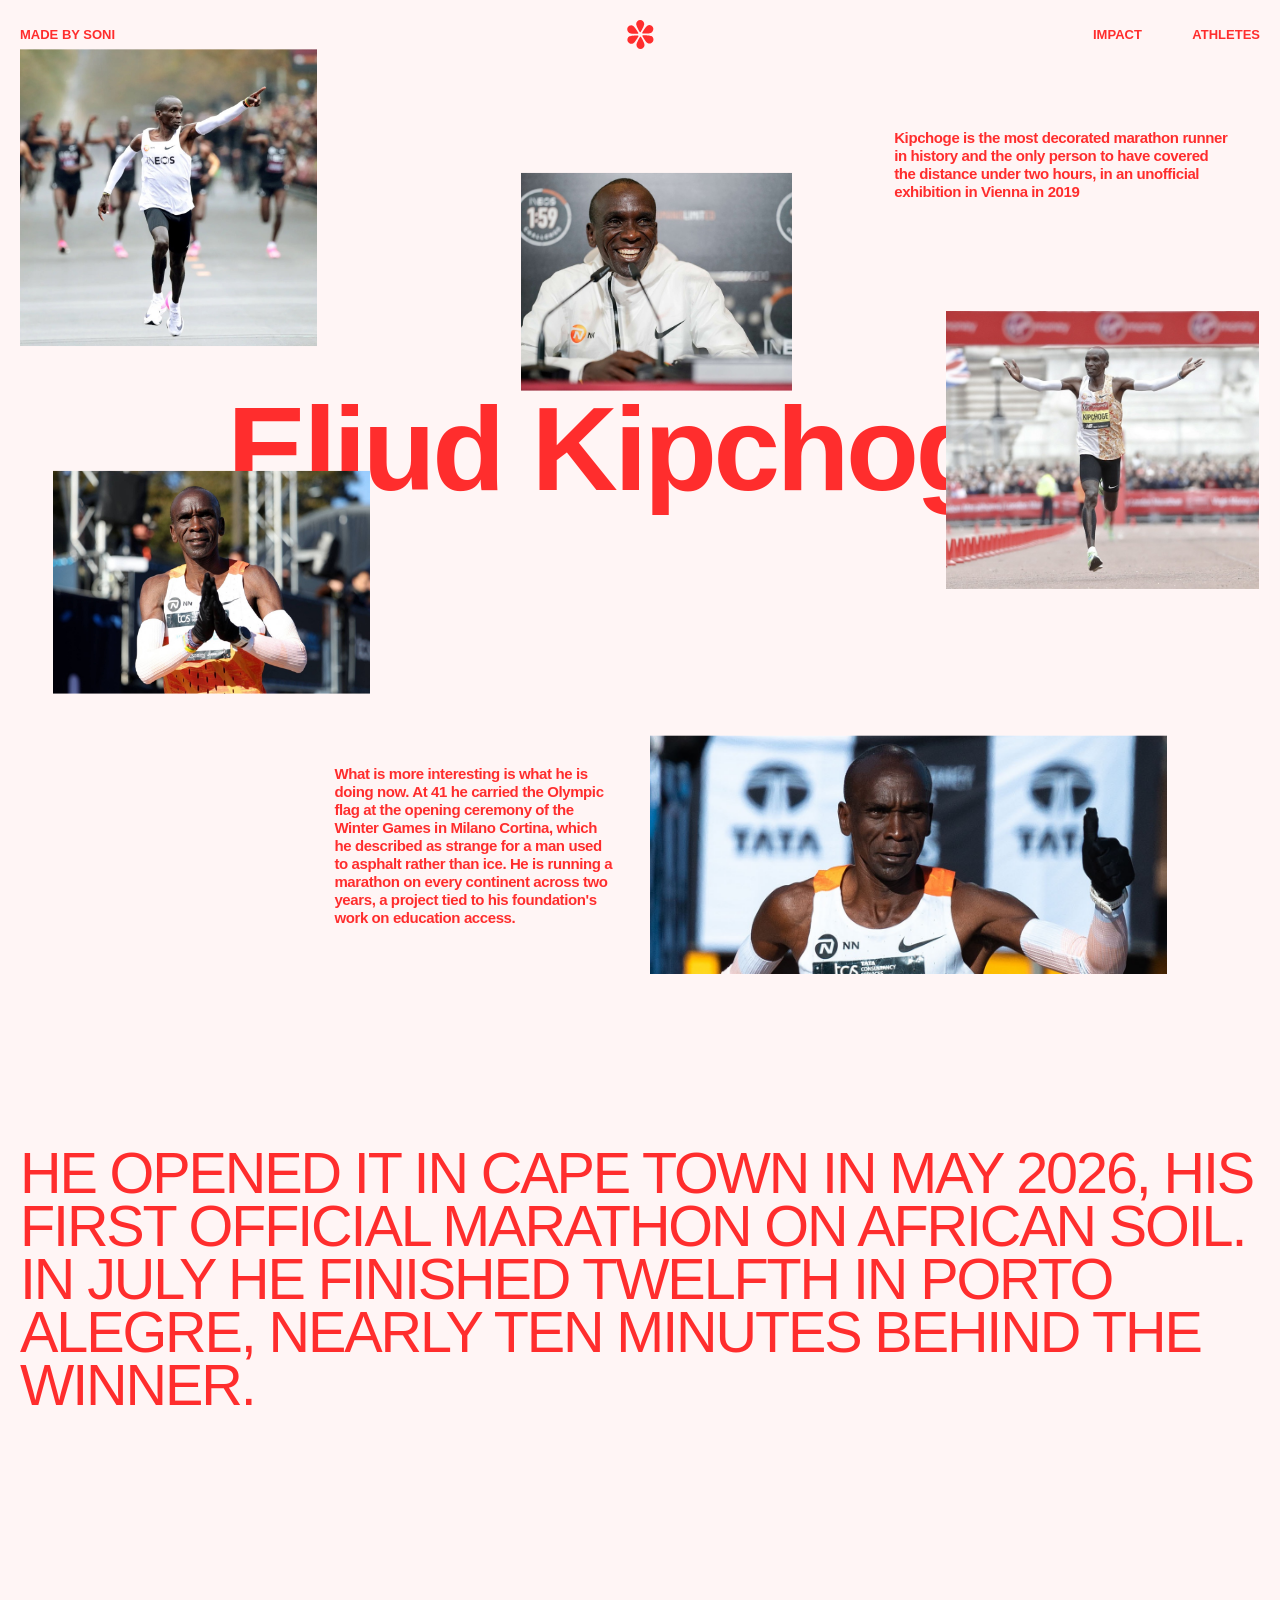
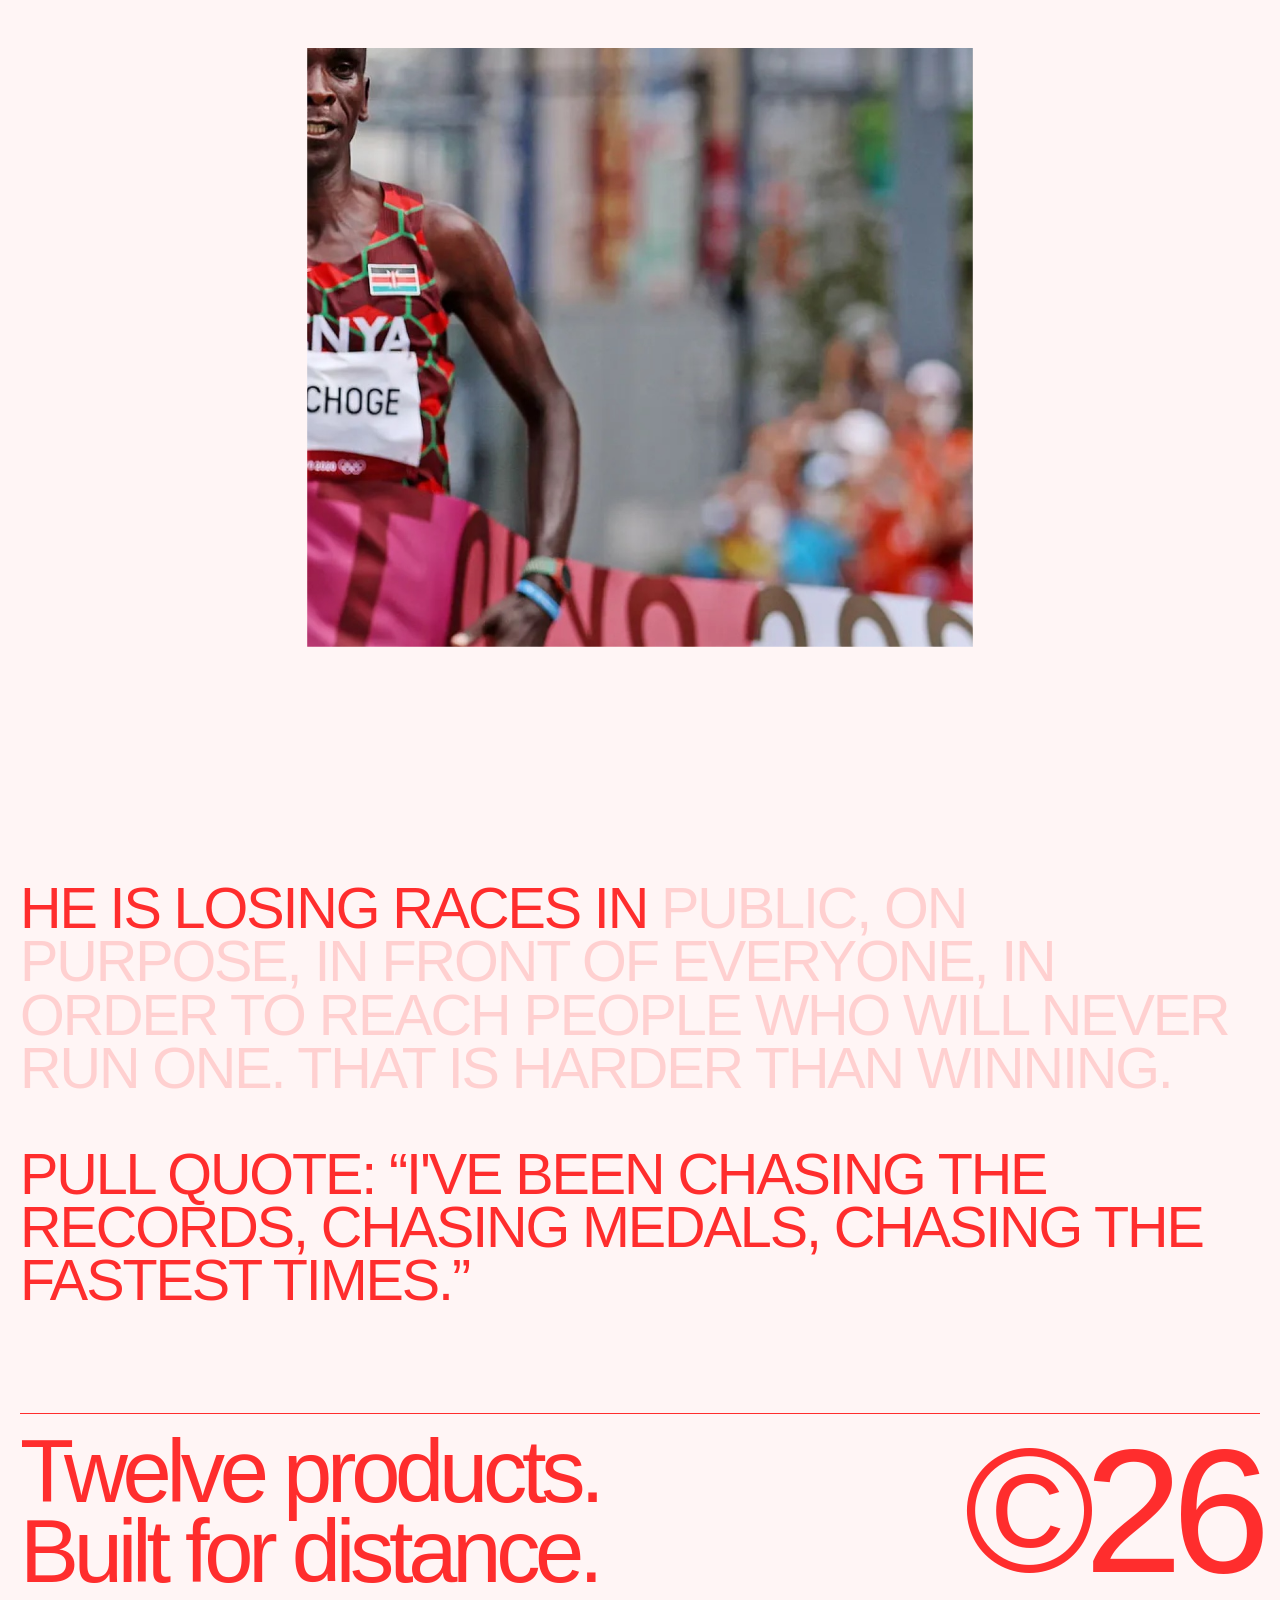
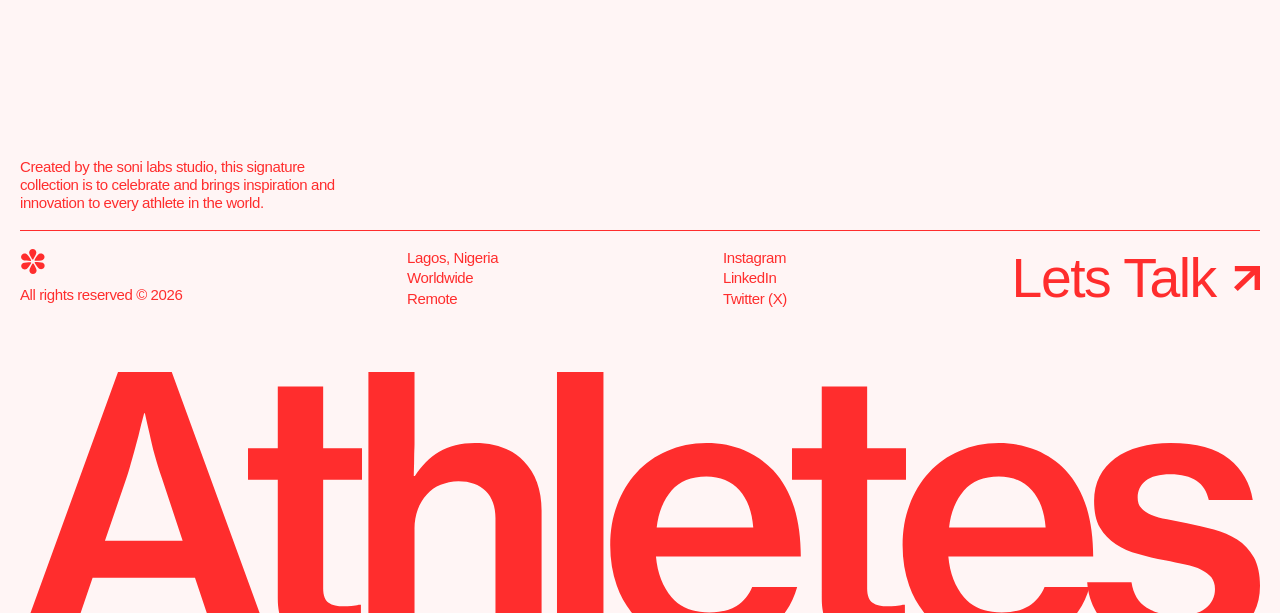
==== athlete.html @ b8cdc512 "fix: the transition sheet never actually entered the screen Parking it below the fold with transform" ====
<!DOCTYPE html>
<html lang="en">
<head>
<meta charset="utf-8">
<meta name="viewport" content="width=device-width, initial-scale=1">
<title>Eliud Kipchoge — SONIFIT</title>
<meta name="description" content="Kipchoge is the most decorated marathon runner in history and the only person to have covered the distance under two hours.">
<meta name="theme-color" content="#fff5f5">
<link rel="icon" href="assets/svg/logo-mark.svg" type="image/svg+xml">
<link rel="stylesheet" href="styles.css?v=37">
<script>
  /* Set before first paint so the hero never flashes its finished state. */
  if (!window.matchMedia('(prefers-reduced-motion: reduce)').matches) {
    document.documentElement.classList.add('js-anim');
  }
  /* Always open at the top. The browser otherwise restores the previous scroll
     position on reload, which lands you mid-page and makes ScrollTrigger
     measure its start/end against a scrolled document. */
  if ('scrollRestoration' in history) history.scrollRestoration = 'manual';

  /* Arriving through a page transition: the previous page left the red sheet
     covering the screen, so this one has to open already covered or the new
     page flashes before the sheet wipes off it. Set before first paint, and
     read once by script.js, which plays the wipe and clears it. The flag lives
     in sessionStorage rather than the URL so a shared or bookmarked link never
     opens behind a red screen. */
  try {
    if (sessionStorage.getItem('sonifit:transition') === '1') {
      document.documentElement.classList.add('is-arriving');
      window.setTimeout(function () {
        document.documentElement.classList.remove('is-arriving');
        try { sessionStorage.removeItem('sonifit:transition'); } catch (e) {}
      }, 4000);
    }
  } catch (e) { /* private mode: no transition, just the page */ }
</script>
</head>
<body class="page-athlete">

<div class="transition" id="transition" aria-hidden="true">
  <div class="transition__mark">
    <svg class="tw" viewBox="0 0 1400 265" xmlns="http://www.w3.org/2000/svg">
      <g class="tw__letter" data-letter="S"><path d="M112.861 265C95.7607 265 80.3706 263.062 66.6905 259.187C53.0104 255.312 41.2683 249.727 31.4642 242.432C21.6602 235.138 14.0221 226.133 8.55006 215.419C3.30602 204.477 0.456003 192.168 0 178.49H58.8244C60.4204 192.396 65.6645 202.54 74.5565 208.923C83.6766 215.305 96.4447 218.497 112.861 218.497C118.561 218.497 124.033 217.927 129.277 216.787C134.521 215.647 139.195 213.938 143.299 211.658C147.403 209.151 150.595 206.073 152.875 202.426C155.383 198.551 156.637 193.991 156.637 188.748C156.637 183.277 155.269 178.718 152.533 175.071C150.025 171.424 146.263 168.346 141.247 165.839C136.231 163.331 130.075 161.166 122.779 159.342C115.483 157.29 107.275 155.239 98.1547 153.187C85.8426 150.452 74.2145 147.374 63.2704 143.955C52.3264 140.535 42.7503 136.09 34.5422 130.619C26.3342 124.92 19.8361 117.854 15.0481 109.419C10.4881 100.757 8.20806 89.815 8.20806 76.5935C8.20806 63.372 10.7161 51.9742 15.7321 42.4C20.7481 32.8258 27.7022 24.9613 36.5943 18.8065C45.4863 12.4237 55.9744 7.75054 68.0585 4.7871C80.1426 1.5957 93.2526 0 107.389 0C121.297 0 134.179 1.5957 146.035 4.7871C157.891 7.97849 168.151 12.7656 176.815 19.1484C185.479 25.5312 192.433 33.5097 197.677 43.0839C202.921 52.4301 205.999 63.372 206.911 75.9097H149.797C148.201 65.8796 143.641 58.129 136.117 52.6581C128.593 47.1871 118.447 44.4516 105.679 44.4516C93.5947 44.4516 83.9046 46.8452 76.6085 51.6323C69.3125 56.4194 65.6645 62.8022 65.6645 70.7807C65.6645 75.7957 67.0325 79.8989 69.7685 83.0903C72.5045 86.2817 76.4945 89.1312 81.7386 91.6387C86.9826 93.9183 93.3666 95.9699 100.891 97.7936C108.643 99.6172 117.535 101.669 127.567 103.948C138.967 106.456 149.911 109.533 160.399 113.181C171.115 116.6 180.463 121.273 188.443 127.2C196.651 133.127 203.149 140.535 207.937 149.426C212.953 158.316 215.461 169.486 215.461 182.935C215.461 196.157 212.839 207.897 207.595 218.155C202.351 228.185 195.055 236.733 185.707 243.8C176.587 250.639 165.757 255.882 153.217 259.529C140.905 263.176 127.453 265 112.861 265Z"/></g>
      <g class="tw__letter" data-letter="O"><path d="M364.379 265C344.999 265 327.557 261.695 312.053 255.084C296.549 248.473 283.325 239.241 272.381 227.387C261.437 215.533 253.001 201.514 247.073 185.329C241.373 169.144 238.523 151.591 238.523 132.671C238.523 113.523 241.373 95.8559 247.073 79.671C253.001 63.486 261.437 49.5806 272.381 37.9548C283.325 26.1011 296.549 16.8688 312.053 10.2581C327.557 3.41935 344.999 0 364.379 0C383.532 0 400.86 3.41935 416.364 10.2581C431.868 16.8688 445.092 26.1011 456.036 37.9548C466.98 49.5806 475.302 63.486 481.002 79.671C486.93 95.8559 489.894 113.523 489.894 132.671C489.894 151.591 486.93 169.144 481.002 185.329C475.302 201.514 466.98 215.533 456.036 227.387C445.092 239.241 431.868 248.473 416.364 255.084C400.86 261.695 383.532 265 364.379 265ZM364.721 217.129C375.666 217.129 385.242 214.963 393.45 210.632C401.658 206.301 408.498 200.374 413.97 192.852C419.442 185.329 423.546 176.439 426.282 166.181C429.018 155.923 430.386 144.753 430.386 132.671C430.386 120.589 429.018 109.419 426.282 99.1613C423.546 88.6753 419.442 79.557 413.97 71.8064C408.498 64.0559 401.658 58.0151 393.45 53.6839C385.242 49.3527 375.666 47.1871 364.721 47.1871C353.777 47.1871 344.087 49.3527 335.651 53.6839C327.443 58.0151 320.489 64.0559 314.789 71.8064C309.317 79.557 305.099 88.6753 302.135 99.1613C299.399 109.419 298.031 120.589 298.031 132.671C298.031 144.753 299.399 155.923 302.135 166.181C305.099 176.439 309.317 185.329 314.789 192.852C320.489 200.374 327.443 206.301 335.651 210.632C344.087 214.963 353.777 217.129 364.721 217.129Z"/></g>
      <g class="tw__letter" data-letter="N"><path d="M522.326 4.44517H581.834L648.867 114.89C652.743 121.501 656.619 128.682 660.495 136.432C664.599 143.955 668.361 151.135 671.781 157.974L683.751 181.91H684.435C683.751 173.247 683.181 164.471 682.725 155.581C682.269 148.058 681.927 139.966 681.699 131.303C681.471 122.641 681.357 114.662 681.357 107.368V4.44517H737.103V258.845H677.253L610.904 149.768C607.028 143.385 603.038 136.204 598.934 128.226C594.83 120.247 591.068 112.839 587.648 106C583.544 98.0215 579.554 89.929 575.678 81.7226H574.994C575.45 90.6129 575.906 99.5032 576.362 108.394C576.818 115.916 577.16 124.009 577.388 132.671C577.844 141.333 578.072 149.312 578.072 156.606V258.845H522.326V4.44517Z"/></g>
      <g class="tw__letter" data-letter="I"><path d="M779.829 4.44517H838.312V258.845H779.829V4.44517Z"/></g>
      <g class="tw__letter" data-letter="F"><path d="M881.695 4.44517H1068.43V54.0258H939.836V109.419H1047.22V156.948H939.836V258.845H881.695V4.44517Z"/></g>
      <g class="tw__letter" data-letter="I"><path d="M1100.46 4.44517H1158.94V258.845H1100.46V4.44517Z"/></g>
      <g class="tw__letter" data-letter="T"><path d="M1190.01 4.44517H1400V54.0258H1324.08V258.845H1265.59V54.0258H1190.01V4.44517Z"/></g>
    </svg>
  </div>
</div>

<a class="skip-link" href="#story">Skip to the story</a>

<div class="nav-bar" id="nav-bar">
  <div class="shell">
  <nav class="nav nav--light" data-node-id="47:531" aria-label="Primary">
    <a class="nav__brand" href="index.html" data-anim>MADE BY SONI</a>
    <a class="nav__mark" href="index.html" aria-label="SONIFIT home" data-anim>
      <img src="assets/svg/logo-mark.svg" alt="">
    </a>
    <ul class="nav__links">
      <li data-anim><a href="index.html#cta">IMPACT</a></li>
      <li data-anim><a href="index.html#athletes">ATHLETES</a></li>
    </ul>
  </nav>
  </div>
</div>

<main>

  <!-- ============================ HERO COLLAGE ============================ -->
  <section class="ath-hero" aria-labelledby="ath-title">
    <div class="shell">
      <div class="scatter scatter--athlete" data-node-id="47:518">

        <h1 class="ath__title" id="ath-title" data-anim data-node-id="42:363">Eliud Kipchoge</h1>

        <div class="ath__collage">
          <figure class="ath__img" style="--l:0;--t:0;--w:335;--h:335" data-node-id="47:523">
            <img src="assets/athlete-page/olympic-flag.jpg" alt="Kipchoge carrying the Olympic flag" loading="eager">
          </figure>

          <figure class="ath__img" style="--l:566;--t:58;--w:306;--h:246" data-node-id="47:548">
            <img src="assets/athlete-page/portrait.jpg" alt="Kipchoge at a press conference" loading="eager">
          </figure>

          <figure class="ath__img" style="--l:37;--t:461;--w:358;--h:251" data-node-id="47:545">
            <img src="assets/athlete-page/running.jpg" alt="Kipchoge mid-race" loading="lazy">
          </figure>

          <figure class="ath__img" style="--l:711;--t:677;--w:584;--h:298" data-node-id="47:551">
            <img src="assets/athlete-page/feature.jpg" alt="Kipchoge acknowledging the crowd" loading="lazy">
          </figure>

          <figure class="ath__img" style="--l:1045;--t:288;--w:354;--h:314" data-node-id="47:529">
            <img src="assets/athlete-page/race-podium.jpg" alt="Kipchoge finishing the London Marathon" loading="lazy">
          </figure>
        </div>

        <p class="ath__lede" data-anim data-node-id="42:370">Kipchoge is the most decorated marathon runner in history and the only person to have covered the distance under two hours, in an unofficial exhibition in Vienna in 2019</p>

        <p class="ath__note" data-anim data-node-id="42:376">What is more interesting is what he is doing now. At 41 he carried the Olympic flag at the opening ceremony of the Winter Games in Milano Cortina, which he described as strange for a man used to asphalt rather than ice. He is running a marathon on every continent across two years, a project tied to his foundation's work on education access.</p>

        <!-- Same words again, stroke only. It sits above the photography, so the
             tail of the name reads as an outline wherever an image covers it. -->
        <span class="ath__title ath__title--outline" aria-hidden="true" data-node-id="42:502">Eliud Kipchoge</span>

      </div>
    </div>
  </section>

  <!-- ============================ STATEMENT 1 ============================ -->
  <section class="ath-statement ath-statement--first" id="story">
    <div class="shell">
      <p class="statement" data-node-id="42:507">He opened it in Cape Town in May 2026, his first official marathon on African soil. In July he finished twelfth in Porto Alegre, nearly ten minutes behind the winner.</p>
    </div>
  </section>

  <!-- ============================ FULL BLEED ============================ -->
  <figure class="ath-plate" data-node-id="47:527">
    <img src="assets/athlete-page/race-finish.jpg" alt="Kipchoge breaking the tape at the Tokyo 2020 Olympic marathon" loading="lazy">
  </figure>

  <!-- ============================ STATEMENT 2 ============================ -->
  <section class="ath-statement">
    <div class="shell">
      <p class="statement" data-node-id="42:292">He is losing races in public, on purpose, in front of everyone, in order to reach people who will never run one. That is harder than winning.</p>
      <blockquote class="statement ath-statement__quote">Pull quote: &ldquo;I've been chasing the records, chasing medals, chasing the fastest times.&rdquo;</blockquote>
    </div>
  </section>

</main>

<!-- ============================ FOOTER ============================ -->
<footer class="footer" data-node-id="48:898">
  <div class="shell">
    <hr class="rule" data-node-id="48:900">

    <div class="footer__top">
      <p class="footer__claim" data-node-id="48:902">Twelve products. Built for distance.</p>
      <p class="footer__year" data-node-id="48:903">&copy;26</p>
    </div>

    <p class="footer__detail body" data-node-id="48:904">Created by the soni labs studio, this signature collection is to celebrate and brings inspiration and innovation to every athlete in the world.</p>

    <hr class="rule rule--thin" data-node-id="48:901">

    <div class="footer__info" data-node-id="48:905">
      <div class="footer__col footer__col--brand" data-node-id="48:906">
        <img class="footer__mark" src="assets/svg/logo-mark-footer.svg" alt="">
        <p class="body">All rights reserved &copy; 2026</p>
      </div>

      <address class="footer__col body" data-node-id="48:910">
        <span>Lagos, Nigeria</span>
        <span>Worldwide</span>
        <span>Remote</span>
      </address>

      <ul class="footer__col body footer__social" data-node-id="48:914">
        <li><a href="index.html#top">Instagram</a></li>
        <li><a href="index.html#top">LinkedIn</a></li>
        <li><a href="index.html#top">Twitter (X)</a></li>
      </ul>

      <a class="footer__talk" href="index.html#top" data-node-id="48:918">
        <span>Lets Talk</span>
        <img src="assets/svg/arrow.svg" alt="">
      </a>
    </div>

    <div class="footer__wordmark" data-node-id="48:899" aria-hidden="true">
      <img src="assets/svg/athletes-wordmark.svg" alt="">
    </div>
  </div>
</footer>

<script src="assets/js/gsap.min.js"></script>
<script src="assets/js/SplitText.min.js"></script>
<script src="assets/js/ScrollTrigger.min.js"></script>
<script src="assets/js/lenis.min.js"></script>
<script src="script.js?v=37"></script>
</body>
</html>
---- styles.css ----
/* ==========================================================================
   SONIFIT — Editorial landing page
   Implemented from Figma: Free-class / Home Page (48:1092)

   Scaling model
   -------------
   The Figma frame is 1440 wide with a 1400 content column and 20px gutters.
   `--u` is one "Figma pixel": the content column divided by 1400. It is NOT
   capped, so the layout is full-bleed — every Figma dimension written as
   `calc(<figma value> * var(--u))` grows and shrinks with the viewport, and
   the composition stays in exact Figma proportion at any width.

   Two classes of type behave differently:
     * display type (wordmark, statement, section titles) scales with `--u`,
       so it always spans its full column;
     * body copy, labels and product text are FIXED px — they reflow but
       never change size.
   Tracking is in `em` and line-heights are unitless, so both classes keep
   their Figma letterspacing at any scale.
   ========================================================================== */

/* ------------------------------ tokens ---------------------------------- */

:root {
  color-scheme: light;

  /* colour */
  --red: #ff2d2d;
  --bg: #fff5f5;      /* page ground */
  --white: #ffffff;
  --ink: #060605;     /* the dark ground behind hero video and CTA photo */

  /* layout */
  --frame: 1440;
  --content: 1400;
  --gutter: 20px;
  --col: 335;   /* 4 columns of 335 + 3 gaps of 20 = 1400 */
  --col-gap: 20;

  /* scrollbar width, measured in script.js so --u matches the real
     content box rather than the viewport including the scrollbar */
  --sbw: 0px;

  /* the scaling unit — uncapped, so the layout is full-bleed at any width */
  --u: calc((100vw - var(--sbw) - (2 * var(--gutter))) / 1400);

  /* body copy, labels and product text: fixed, never scale */
  --fs-label: 13px;
  --fs-body: 15px;
  --fs-product: 20px;

  --lh-label: 1.3846;   /* 18/13  */
  --lh-body: 1.2;       /* 18/15  */
  --lh-product: 1.125;  /* 22.5/20 */

  --track-tight: -0.0267em;  /* -0.4 @ 15 */
  --track-display: -0.06em;

  --font: "Neue Haas Grotesk Text Pro", "Neue Haas Grotesk Display Pro",
          "Helvetica Neue", Helvetica, Inter, Arial, sans-serif;

  --w-roman: 400;
  --w-medium: 500;
  --w-bold: 700;

  --ease: cubic-bezier(0.22, 0.61, 0.36, 1);
}

/* ------------------------------ reset ----------------------------------- */

*,
*::before,
*::after { box-sizing: border-box; }

html { -webkit-text-size-adjust: 100%; }

/* Native smooth scrolling is the anchor behaviour only when Lenis is not
   running. Lenis adds `.lenis` to <html> and drives its own scrollTo, and the
   two fight each other: the browser animates the position while Lenis is also
   animating it, and anchor jumps stutter or land short. */
html:not(.lenis) { scroll-behavior: smooth; }

/* Lenis' own stylesheet, inlined rather than a second request. */
html.lenis,
html.lenis body { height: auto; }

.lenis:not(.lenis-autoToggle).lenis-stopped { overflow: clip; }

.lenis [data-lenis-prevent],
.lenis [data-lenis-prevent-wheel],
.lenis [data-lenis-prevent-touch],
.lenis [data-lenis-prevent-vertical],
.lenis [data-lenis-prevent-horizontal] { overscroll-behavior: contain; }

.lenis.lenis-smooth iframe { pointer-events: none; }

.lenis.lenis-autoToggle {
  transition-property: overflow;
  transition-duration: 1ms;
  transition-behavior: allow-discrete;
}

body {
  margin: 0;
  background: var(--bg);
  color: var(--red);
  font-family: var(--font);
  font-weight: var(--w-medium);
  font-size: var(--fs-body);
  line-height: var(--lh-body);
  letter-spacing: var(--track-tight);
  -webkit-font-smoothing: antialiased;
  overflow-x: hidden;
}

h1, h2, h3, p, figure, ul, address {
  margin: 0;
  padding: 0;
  font-style: normal;
}

/* the browser default selection is a blue that has no business here */
::selection {
  background: var(--red);
  color: var(--bg);
}

ul { list-style: none; }

img, video { display: block; max-width: 100%; }

/* The Figma exports carry preserveAspectRatio="none", so they have no
   reliable intrinsic ratio — every SVG gets its ratio declared in CSS. */
.footer__wordmark img { aspect-ratio: 1387.1 / 309.054; height: auto; }
.footer__talk img { aspect-ratio: 33.5822 / 32.7156; }
.nav__mark img,
.footer__mark { aspect-ratio: 1; }

a { color: inherit; text-decoration: none; }

hr { border: 0; margin: 0; color: inherit; }   /* UA sets hr colour to gray */

:focus-visible {
  outline: 2px solid currentColor;
  outline-offset: 3px;
}

.skip-link {
  position: absolute;
  left: -9999px;
  top: 0;
  z-index: 100;
  padding: 12px 18px;
  background: var(--red);
  color: var(--white);
  font-size: var(--fs-label);
  text-transform: uppercase;
}
.skip-link:focus { left: 0; }

/* ------------------------------ primitives ------------------------------ */

.shell {
  width: calc(100% - (2 * var(--gutter)));
  margin-inline: auto;
}

/* the 4 x 335 editorial column grid */
.grid-4 {
  display: grid;
  grid-template-columns: repeat(4, 1fr);
  gap: calc(var(--col-gap) * var(--u));
}

.label {
  font-size: var(--fs-label);
  line-height: var(--lh-label);
  letter-spacing: 0;
  text-transform: uppercase;
}

.body {
  font-size: var(--fs-body);
  line-height: var(--lh-body);
  letter-spacing: var(--track-tight);
}

.rule {
  height: 0;
  border-top: max(1px, calc(2 * var(--u))) solid currentColor;
}

.rule--thin { border-top-width: 1px; }

.scatter { position: relative; width: 100%; }

.scatter > [style*="--l"] {
  position: absolute;
  left: calc(var(--l) * var(--u));
  top: calc(var(--t) * var(--u));
  width: calc(var(--w) * var(--u));
}

/* ============================== LOADER ================================== */

/* Shown only while `.is-loading` is on the root, which an inline script in
   <head> sets before first paint and script.js clears. If the scripts never
   run, the class is never added and the loader is simply not there — the page
   can never be left stuck behind it. */
.loader {
  position: fixed;
  inset: 0;
  z-index: 200;
  display: none;
  background: var(--bg);
  color: var(--red);
  align-items: center;
  justify-content: center;
  gap: calc(60 * var(--u));
  padding: var(--gutter);
  overflow: hidden;
}

.is-loading .loader { display: flex; }

/* lock the page behind it */
.is-loading,
.is-loading body { overflow: hidden; }

/* A square box, the same size whichever image is showing. It starts small and
   low and travels to the middle of the screen, growing as it arrives. */
.loader__box {
  position: relative;
  flex: 0 0 auto;
  width: min(38vh, 42vw, 340px);
  aspect-ratio: 1;
  overflow: hidden;
  background: rgba(255, 45, 45, 0.06);
}

.loader__box img {
  position: absolute;
  inset: 0;
  width: 100%;
  height: 100%;
  object-fit: cover;
  opacity: 0;
}

.loader__box img.is-on { opacity: 1; }

.loader__side {
  flex: 0 0 auto;
  width: calc(200 * var(--u));
  min-width: 120px;
  font-size: var(--fs-label);
  line-height: var(--lh-label);
  letter-spacing: 0;
  text-transform: uppercase;
}

.loader__side--right { text-align: right; }

.loader__count {
  position: absolute;
  left: var(--gutter);
  bottom: calc(var(--gutter) - 0.18em);
  font-weight: var(--w-bold);
  font-size: max(64px, calc(200 * var(--u)));
  line-height: 0.9;
  letter-spacing: var(--track-display);
}

.loader__count::after { content: ""; }

@media (max-width: 700px) {
  .loader {
    flex-direction: column;
    justify-content: center;
    gap: 24px;
  }

  .loader__side {
    width: min(100%, 320px);
    text-align: center;
  }

  .loader__side--right { text-align: center; }

  .loader__box { width: min(52vw, 300px); }

  .loader__count { font-size: clamp(56px, 22vw, 140px); }
}

/* ============================== HERO ==================================== */

/* Always exactly the viewport, never the Figma height.

   The frame height in Figma is 1044, but `--u` is derived from the viewport
   *width*, so `1044 * --u` is really 0.746 x the content width. Capping the
   two against each other meant that on any window taller than it is wide the
   width-derived term won and the hero came up short — 940px inside a 1150px
   viewport, a 210px band of the next section showing under a hero that is
   supposed to be the whole screen.

   `svh` rather than `vh` or `dvh`: on a phone `vh` is the *large* viewport, so
   the bottom of the composition sits behind the browser chrome on load, and
   `dvh` re-runs the layout every time that chrome slides away. `svh` is the
   one that is stable and always visible. On desktop all three are identical. */
.hero {
  position: relative;
  min-height: 100svh;
  overflow: hidden;
  background: var(--ink);
  color: var(--red);
}

.hero__video,
.hero__scrim {
  position: absolute;
  inset: 0;
  width: 100%;
  height: 100%;
}

.hero__video { object-fit: cover; }

.hero__scrim {
  background: linear-gradient(180deg, rgba(6, 6, 5, 0.45) 0%, rgba(6, 6, 5, 0) 28%);
  pointer-events: none;
}

.hero__inner {
  position: relative;
  z-index: 1;
  min-height: 100svh;
  width: calc(100% - (2 * var(--gutter)));
  margin-inline: auto;
  /* 23, not the home frame's 28, so the nav sits at the same height as the
     athlete page header */
  padding-block: calc(23 * var(--u)) calc(16 * var(--u));
  display: flex;
  flex-direction: column;
  /* the nav is fixed now, so only the foot is in here and it anchors bottom */
  justify-content: flex-end;
  gap: calc(40 * var(--u));
}

/* --- nav --- */

/* Lifted out of the hero and fixed, so it rides along the whole page. The bar
   itself ignores the pointer; only the nav row inside it takes clicks, so it
   never blocks the content behind. */
.nav-bar {
  position: fixed;
  top: 0;
  left: 0;
  width: 100%;
  z-index: 50;
  padding-top: calc(23 * var(--u));
  pointer-events: none;
  color: var(--red);
  transition: color 0.45s var(--ease);
}

.nav-bar .nav { pointer-events: auto; }

/* The bar is red at every scroll position — no blend mode, no second colour
   on the element. Where it crosses a red block, this white copy is stacked
   exactly on top and clipped to that block, so only the overlapping pixels
   read white while the rest of the row stays red. */
.nav-bar .shell { position: relative; }

.nav--over-red {
  position: absolute;
  inset: 0;
  color: var(--white);
  pointer-events: none;
  clip-path: url(#nav-red-clip);
}

/* the clip source is geometry only, never painted */
.nav-clip {
  position: absolute;
  width: 0;
  height: 0;
  overflow: hidden;
}

/* The centre mark drops away the moment the page moves; the links stay at
   full strength. */
.nav-bar .nav__mark { transition: opacity 0.4s var(--ease); }
.nav-bar.is-scrolled .nav__mark { opacity: 0; pointer-events: none; }

/* The row is exactly the height of the mark. It used to be `29 * --u`, which
   kept scaling after the mark was pinned to 29px — the leftover slack then
   pushed the whole nav down as the viewport grew. */
.nav {
  display: grid;
  grid-template-columns: 1fr auto 1fr;
  align-items: center;
  min-height: 29px;
}

.nav__brand {
  font-weight: var(--w-bold);
  font-size: var(--fs-label);
  line-height: var(--lh-label);
  letter-spacing: 0;
  text-transform: uppercase;
}

/* The mark is a brand asset, not layout — it holds its Figma size at every
   width rather than scaling with --u like the rest of the composition. */
.nav__mark {
  display: block;
  width: 29px;
  aspect-ratio: 1;
}
.nav__mark img { width: 100%; height: 100%; }

.nav__links {
  display: flex;
  justify-content: flex-end;
  gap: calc(57 * var(--u));
}

.nav__links a {
  font-weight: var(--w-bold);
  font-size: var(--fs-label);
  line-height: var(--lh-label);
  letter-spacing: 0;
  text-transform: uppercase;
  transition: opacity 0.25s var(--ease);
}
.nav__links a:hover { opacity: 0.6; }

/* --- hero foot --- */

.hero__foot { display: block; }

/* Fixed 335px — the Figma column width. The text is a fixed size, so the
   measure must be fixed too or the line count changes with the viewport.
   Only its column position scales. */
.hero__blurb {
  width: 335px;
  margin-left: calc((335 + 20) * var(--u));   /* column 2 */
  font-size: var(--fs-body);
  line-height: var(--lh-body);
  letter-spacing: var(--track-tight);
}

.hero__meta {
  display: grid;
  grid-template-columns: repeat(4, 1fr);
  gap: calc(var(--col-gap) * var(--u));
  margin-top: calc(10 * var(--u));
}

/* all four sit on one line; the last column holds two, pushed to its edges */
.hero__meta > * { grid-row: 1; }
.hero__meta--a { grid-column: 1; }
.hero__meta--b { grid-column: 2; }
.hero__meta--c { grid-column: 4; justify-self: start; }
.hero__meta--d { grid-column: 4; justify-self: end; }

.hero__meta--c { transition: opacity 0.25s var(--ease); }
.hero__meta--c:hover { opacity: 0.6; }

.hero .rule { margin-top: calc(10 * var(--u)); }

.hero__wordmark {
  margin-top: calc(15 * var(--u));
  line-height: 0;
  overflow: hidden;          /* letters rise out of this edge */
}

.wordmark {
  display: block;
  width: 100%;
  height: auto;
  aspect-ratio: 1400 / 265;
  fill: currentColor;
  overflow: visible;
}

/* pre-animation state — only applied when JS is running, so the page is
   never left blank if the scripts fail to load */
.js-anim .wordmark__letter { opacity: 0; }
.js-anim [data-anim] { opacity: 0; }

/* The outline copy is static while the solid copy animates in, which would
   show the two offset from each other. Hold it until the intro finishes —
   removing .js-anim reveals it, no JS involved. */
.js-anim .ath__title--outline { opacity: 0; }
.js-anim .hero .rule { transform: scaleX(0); transform-origin: 0 50%; }

/* ============================== ABOUT =================================== */

/* the 65px uppercase statement voice, shared with the athlete page */
.statement {
  font-size: max(28px, calc(65 * var(--u)));
  line-height: 0.923;              /* 60/65 */
  letter-spacing: -0.0369em;       /* -2.4 @ 65 */
  text-transform: uppercase;
}

.about {
  padding-block: calc(157 * var(--u)) calc(156 * var(--u));
}

.about__text { text-indent: calc(210 * var(--u)); }

/* ============================== ATHLETES ================================ */

.athletes { padding-block: 0; }

.scatter--athletes { height: calc(1028 * var(--u)); }

.athletes__title {
  position: absolute;
  left: calc(449 * var(--u));
  top: calc(381 * var(--u));
  margin: 0;
  font-weight: var(--w-medium);
  font-size: max(48px, calc(145 * var(--u)));
  line-height: 1;
  letter-spacing: -0.0715em;       /* -10.3604 @ 145 */
  white-space: nowrap;
}

.athlete { display: flex; }

.athlete__link {
  display: flex;
  flex-direction: column;
  gap: calc(10 * var(--u));
  width: 100%;
}

.athlete__img {
  position: relative;
  width: 100%;
  height: calc(var(--h) * var(--u));
  overflow: hidden;
  background: rgba(255, 45, 45, 0.06);
}

.athlete__img img {
  width: 100%;
  height: 100%;
  object-fit: cover;
  transition: transform 0.7s var(--ease);
}

.athlete:hover .athlete__img img { transform: scale(1.04); }

.athlete figcaption {
  font-size: var(--fs-body);
  line-height: var(--lh-body);
  letter-spacing: var(--track-tight);
  text-transform: uppercase;
}

/* ============================== CTA ===================================== */

.cta {
  position: relative;
  margin-top: calc(111 * var(--u));
  min-height: calc(804 * var(--u));
  overflow: hidden;
  background: var(--ink);
}

.cta__bg {
  position: absolute;
  inset: 0;
  width: 100%;
  height: 100%;
  object-fit: cover;
}

.cta__inner {
  position: relative;
  z-index: 1;
  width: calc(100% - (2 * var(--gutter)));
  margin-inline: auto;
  min-height: calc(804 * var(--u));
  display: grid;
  grid-template-columns: repeat(4, 1fr);
  gap: calc(var(--col-gap) * var(--u));
  align-content: start;
  padding-top: calc(377 * var(--u));
}

.cta__title {
  grid-column: 1 / 4;
  width: calc(952 * var(--u));
  font-weight: var(--w-bold);
  font-size: max(44px, calc(169.722 * var(--u)));
  line-height: 0.8013;             /* 136/169.722 */
  letter-spacing: var(--track-display);
  text-transform: uppercase;
}

/* same rule as the hero blurb: fixed type gets a fixed measure */
.cta__side {
  grid-column: 4;
  width: 335px;
  display: flex;
  flex-direction: column;
  gap: calc(32 * var(--u));
}

.cta__block {
  display: flex;
  flex-direction: column;
  gap: calc(8 * var(--u));
}

.cta__figures li { line-height: var(--lh-body); }

.btn {
  align-self: flex-start;
  background: var(--red);
  color: var(--white);
  padding: calc(10 * var(--u)) calc(10 * var(--u));
  font-size: var(--fs-body);
  line-height: var(--lh-body);
  letter-spacing: var(--track-tight);
  text-transform: uppercase;
  transition: background-color 0.25s var(--ease), color 0.25s var(--ease);
}
.btn:hover { background: var(--white); color: var(--red); }

/* ============================== COLLECTION ============================== */

.collection { margin-top: calc(122 * var(--u)); }

/* Title scales, details block does not — so the details are anchored to the
   right instead of gapped off the title, keeping the Figma composition
   (details finish 159 short of the right edge) at any width. */
.collection__head {
  display: flex;
  align-items: center;
  margin-bottom: calc(122 * var(--u));
}

.collection__title {
  flex: 0 0 auto;
  width: calc(511 * var(--u));
  font-weight: var(--w-bold);
  font-size: max(40px, calc(100 * var(--u)));
  line-height: 0.9;
  letter-spacing: var(--track-display);
}


.collection__details {
  flex: 0 0 auto;
  width: 547px;
  margin-left: auto;
  margin-right: calc(159 * var(--u));
  display: flex;
  flex-direction: column;
  gap: calc(10 * var(--u));
}

.collection__lede,
.collection__details .body {
  font-size: var(--fs-product);
  line-height: 1.1;                /* 22/20 */
  letter-spacing: var(--track-tight);
}

.collection__lede { text-transform: uppercase; }

/* the two paragraphs run on as continuous lines in the design */
.collection__details .body p + p { margin-top: 0; }

.scatter--products { height: calc(2694 * var(--u)); }

.product {
  display: flex;
  flex-direction: column;
  gap: calc(12 * var(--u));
}

.product__media {
  position: relative;
  display: block;
  width: 100%;
  height: calc(var(--h) * var(--u));
  overflow: hidden;
  background: rgba(255, 45, 45, 0.06);
}

/* The photographs are pre-cut to the frame ratio by tools/crop-products.sh, so
   `cover` never actually has anything to crop — it is here for the odd
   sub-pixel of rounding. */
.product__img {
  position: absolute;
  inset: 0;
  width: 100%;
  height: 100%;
  object-fit: cover;
  transition: opacity 0.4s var(--ease);
}

.product__img--hover { opacity: 0; }

.product:hover .product__img--hover,
.product__media:focus-visible .product__img--hover { opacity: 1; }

/* --- the WebGL crossing -------------------------------------------------
   assets/js/slitscan.js sets [data-fx-mode="gl"] on the grid only once a live
   context exists and its program has linked. Until then — and forever, for
   touch, reduced-motion and no-WebGL visitors — the rules above are the whole
   interaction and the second photograph still arrives.

   Under gl the shader owns the crossing, so hover stops revealing the second
   <img>. Keyboard focus is left alone: there is no pointer to drive the
   effect, so :focus-visible keeps the plain crossfade. */

.product__fx {
  position: absolute;
  inset: 0;
  z-index: 1;
  display: block;
  width: 100%;
  height: 100%;
  pointer-events: none;
}

[data-fx-mode="gl"] .product:hover .product__img--hover { opacity: 0; }

[data-fx-mode="gl"] .product__media:focus-visible .product__img--hover { opacity: 1; }

.product__info {
  display: flex;
  flex-direction: column;
  gap: calc(12 * var(--u));
}

.product__row {
  display: flex;
  align-items: center;
  justify-content: space-between;
  font-size: var(--fs-product);
  line-height: var(--lh-product);
  letter-spacing: var(--track-tight);
}

.product__row--stats { font-weight: var(--w-roman); }

.product__price { text-align: right; }

/* ============================== FOOTER ================================== */

.footer {
  margin-top: calc(122 * var(--u));
  overflow: hidden;
}

.footer__top {
  display: flex;
  align-items: flex-start;
  justify-content: space-between;
  gap: calc(40 * var(--u));
  margin-top: calc(21 * var(--u));
}

.footer__claim {
  width: calc(725 * var(--u));
  font-size: max(40px, calc(100 * var(--u)));
  line-height: 0.9;
  letter-spacing: var(--track-display);
}

.footer__year {
  font-size: max(64px, calc(200 * var(--u)));
  line-height: 0.9;
  letter-spacing: var(--track-display);
  white-space: nowrap;
}

.footer__detail {
  width: 335px;
  margin-top: calc(188 * var(--u));
}

.footer .rule--thin { margin-top: calc(20 * var(--u)); }

/* The Figma gaps between these four are equal and the last one is flush right,
   so space-between reproduces the row at any width even though the columns
   themselves are fixed-size text. */
.footer__info {
  display: flex;
  justify-content: space-between;
  gap: calc(40 * var(--u));
  margin-top: calc(20 * var(--u));
}

.footer__col {
  display: flex;
  flex-direction: column;
  gap: calc(3 * var(--u));
  font-style: normal;
}

.footer__col--brand { gap: calc(13 * var(--u)); }

.footer__mark {
  width: calc(29 * var(--u));
  min-width: 22px;
  aspect-ratio: 1;
}

.footer__social a { transition: opacity 0.25s var(--ease); }
.footer__social a:hover { opacity: 0.6; }

.footer__talk {
  display: inline-flex;
  align-items: center;
  gap: calc(21 * var(--u));
  font-size: max(28px, calc(62.5 * var(--u)));
  line-height: 0.784;              /* 49/62.5 */
  letter-spacing: -0.0267em;
  white-space: nowrap;
}

.footer__talk img {
  width: calc(29 * var(--u));
  min-width: 18px;
  height: auto;
  transition: transform 0.35s var(--ease);
}
.footer__talk:hover img { transform: translate(4px, -4px); }

.footer__wordmark {
  margin-top: calc(72 * var(--u));
  margin-bottom: calc(-40 * var(--u));
  line-height: 0;
}
.footer__wordmark img { width: 100%; height: auto; }

/* ==========================================================================
   CUSTOM CURSOR
   One element does both states. It is built at full size (110px) and scaled
   down to a dot, so following and resizing are pure transforms — no layout,
   no repaint. Created by script.js only on fine-pointer devices.
   ========================================================================== */

.cursor {
  position: fixed;
  top: 0;
  left: 0;
  width: 110px;
  height: 110px;
  border-radius: 50%;
  background: var(--red);
  color: var(--white);
  display: grid;
  place-items: center;
  pointer-events: none;
  z-index: 9999;
  will-change: transform;
}

.cursor__label {
  font-size: 13px;
  line-height: 1;
  letter-spacing: 0;
  text-transform: uppercase;
  white-space: nowrap;
  opacity: 0;
}

/* the custom circle replaces the pointer over a collection card */
.has-cursor [data-cursor],
.has-cursor [data-cursor] * { cursor: none; }

@media (hover: none), (pointer: coarse) {
  .cursor { display: none; }
}

/* ==========================================================================
   ATHLETE DETAIL PAGE  (Figma 42:280)
   Same scaling model; the hero is another Figma canvas driven by
   --l / --t / --w / --h.
   ========================================================================== */

/* 23 above the nav + 46 below it, plus the nav's own fixed 29px */
.ath-hero { margin-top: calc(69 * var(--u) + 29px); }

.scatter--athlete { height: calc(998 * var(--u)); }

/* the collage children take part in the scatter directly */
.ath__collage { display: contents; }

.ath__img {
  position: absolute;
  left: calc(var(--l) * var(--u));
  top: calc(var(--t) * var(--u));
  width: calc(var(--w) * var(--u));
  height: calc(var(--h) * var(--u));
  margin: 0;
  overflow: hidden;
  z-index: 2;
  background: rgba(255, 45, 45, 0.06);
}

.ath__img img {
  width: 100%;
  height: 100%;
  object-fit: cover;
  transition: transform 0.7s var(--ease);
}
.ath__img:hover img { transform: scale(1.03); }

.ath__title {
  position: absolute;
  left: calc(234 * var(--u));
  top: calc(314 * var(--u));
  z-index: 1;
  margin: 0;
  font-weight: var(--w-bold);
  font-size: max(40px, calc(135 * var(--u)));
  line-height: 1.26;
  letter-spacing: -0.0296em;       /* -4 @ 135 */
  white-space: nowrap;
}

.ath__title--outline {
  z-index: 3;
  color: transparent;
  -webkit-text-stroke: max(1px, calc(2 * var(--u))) var(--red);
  pointer-events: none;
}

/* both descriptions are fixed-size justified body copy, so their measures
   are fixed too — same rule as the home page blurb */
.ath__lede,
.ath__note {
  position: absolute;
  z-index: 2;
  font-weight: var(--w-bold);
  font-size: var(--fs-body);
  line-height: var(--lh-body);
  letter-spacing: var(--track-tight);
  text-align: justify;
}

.ath__lede {
  left: calc(987 * var(--u));
  top: calc(44 * var(--u));
  width: 336px;
}

.ath__note {
  left: calc(355 * var(--u));
  top: calc(762 * var(--u));
  width: 279px;
}

.ath-statement { margin-top: calc(107 * var(--u)); }

/* The section the name disappears behind.

   It carries the page's own ground rather than inheriting it, so it is opaque
   — the name holds at the middle of the screen, this arrives over the top of
   it, and from here down the name is gone. Without a painted ground the name
   would keep showing through every section below it.

   The clearance under the collage is padding, not margin: margin leaves the
   gap transparent and the name would be visible crossing it. Same distance,
   painted. */
.ath-statement--first {
  position: relative;
  z-index: 4;                     /* over the stroked copy, which sits at 3 */
  margin-top: 0;
  padding-top: calc(82 * var(--u) + 100px);
  background: var(--bg);
}

.ath-statement__quote {
  margin: 0;
  margin-top: calc(60 * var(--u));   /* the blank line in the design */
}

.ath-plate {
  margin: calc(107 * var(--u)) 0 0;
  height: calc(994 * var(--u));
  overflow: hidden;
}

.ath-plate img {
  width: 100%;
  height: 100%;
  object-fit: cover;
}

.page-athlete .footer { margin-top: calc(119 * var(--u)); }

/* ==========================================================================
   RESPONSIVE — below 1280px the scattered canvases stop scaling and reflow
   into readable flows; type goes back to real sizes and viewport clamps.
   ========================================================================== */

@media (max-width: 1279px) {

  :root {
    --gutter: 20px;
    --u: 1px;                       /* stop canvas scaling, use real layout */
    --fs-label: 13px;
    --fs-body: 15px;
    --fs-product: 20px;
  }

  /* --- hero --- */

  .hero__inner { padding-block: 24px 24px; gap: 32px; }

  .nav__links { gap: 24px; }

  .hero__blurb {
    width: min(100%, 335px);
    margin-left: 0;
  }

  .hero__meta {
    display: flex;
    flex-wrap: wrap;
    gap: 8px 24px;
    margin-top: 20px;
  }
  .hero__meta--a,
  .hero__meta--b,
  .hero__meta--c,
  .hero__meta--d { grid-column: auto; justify-self: auto; }
  .hero__meta--b { display: none; }
  .hero__meta--d { margin-left: auto; }

  .hero .rule { margin-top: 12px; }
  .hero__wordmark { margin-top: 14px; }

  /* --- about --- */

  .about { padding-block: 72px 72px; }

  .statement { font-size: clamp(26px, 6.4vw, 52px); }

  .about__text { text-indent: 0; }

  /* --- scatters reflow ---
     The Figma canvases are deliberately uneven, so a row-based grid would
     leave big holes wherever two neighbours differ in height. CSS multi-column
     packs them tightly and keeps the staggered editorial rhythm. DOM order is
     preserved, so reading order stays correct. */

  .scatter {
    display: block;
    height: auto !important;
    column-gap: 20px;
  }

  .scatter > [style*="--l"] {
    position: static;
    width: auto;
    break-inside: avoid;
    -webkit-column-break-inside: avoid;
  }

  .scatter--athletes { columns: 2; }

  .scatter--athletes > .athlete { margin-bottom: 40px; }

  .athletes__title {
    position: static;
    column-span: all;
    font-size: clamp(56px, 15vw, 120px);
    margin-bottom: 32px;
  }

  .athlete__img {
    height: auto;
    aspect-ratio: var(--w) / var(--h);
  }

  /* --- cta --- */

  /* the desktop crop puts the copy over dark ground; the reflowed crop
     does not, so a scrim keeps the red type legible */
  .cta { margin-top: 72px; min-height: 0; }

  .cta::after {
    content: "";
    position: absolute;
    inset: 0;
    background: linear-gradient(180deg, rgba(6, 6, 5, 0.45) 0%, rgba(6, 6, 5, 0.72) 100%);
    pointer-events: none;
  }

  .cta__inner {
    display: flex;
    flex-direction: column;
    gap: 40px;
    min-height: 0;
    padding-block: 96px 72px;
  }

  .cta__title { width: 100%; font-size: clamp(44px, 13vw, 110px); }
  .cta__side { gap: 28px; width: min(100%, 335px); }

  .btn { padding: 12px 16px; }

  /* --- collection --- */

  .collection { margin-top: 72px; }

  .collection__head {
    flex-direction: column;
    align-items: flex-start;
    gap: 28px;
    margin-bottom: 56px;
  }

  .collection__title { width: 100%; }
  .collection__details { width: min(100%, 547px); }

  .collection__title { font-size: clamp(44px, 12vw, 92px); }

  .collection__details .body p + p { margin-top: 0; }

  .scatter--products { columns: 2; }

  .scatter--products > .product { margin-bottom: 48px; }

  .product__media {
    height: auto;
    aspect-ratio: var(--w) / var(--h);
  }

  /* --- athlete detail page --- */

  .ath-hero { margin-top: 93px; }

  .scatter--athlete {
    display: flex;
    flex-direction: column;
    gap: 32px;
    height: auto !important;
  }

  .ath__title {
    position: static;
    order: 1;
    white-space: normal;
    font-size: clamp(40px, 10vw, 110px);
    line-height: 1.05;
  }

  .ath__title--outline { display: none; }

  .ath__lede,
  .ath__note { position: static; }

  .ath__lede { order: 2; width: min(100%, 336px); }
  .ath__note { order: 4; width: min(100%, 279px); }

  .ath__collage {
    display: grid;
    order: 3;
    grid-template-columns: repeat(2, 1fr);
    gap: 20px;
    align-items: start;
  }

  .ath__img {
    position: static;
    width: auto;
    height: auto;
    aspect-ratio: var(--w) / var(--h);
  }

  .ath-statement { margin-top: 72px; }
  /* Below the breakpoint the collage stacks, nothing overlaps and the name
     does not hold, so this is spacing again rather than cover. */
  .ath-statement--first { margin-top: 64px; padding-top: 0; }
  .ath-statement__quote { margin-top: 32px; }

  .ath-plate {
    margin-top: 72px;
    height: auto;
    aspect-ratio: 1440 / 994;
  }

  .page-athlete .footer { margin-top: 72px; }

  /* --- footer --- */

  .footer { margin-top: 72px; }

  .footer__top {
    flex-direction: column;
    align-items: flex-start;
    gap: 16px;
    margin-top: 20px;
  }

  .footer__claim {
    width: 100%;
    font-size: clamp(40px, 11vw, 84px);
  }

  .footer__year { font-size: clamp(64px, 22vw, 160px); }

  .footer__detail {
    width: min(100%, 335px);
    margin-top: 48px;
  }

  .footer__info {
    display: grid;
    grid-template-columns: repeat(2, 1fr);
    gap: 32px 20px;
    margin-top: 24px;
  }

  .footer__col--brand { gap: 12px; }
  .footer__mark { width: 26px; }

  .footer__talk {
    grid-column: 1 / -1;
    margin-left: 0;
    font-size: clamp(32px, 9vw, 56px);
    gap: 14px;
  }
  .footer__talk img { width: 24px; }

  .footer__wordmark {
    margin-top: 48px;
    margin-bottom: -3vw;
  }
}

/* ------------------------------ phone ----------------------------------- */

@media (max-width: 560px) {

  :root {
    --fs-label: 12px;
    --fs-product: 17px;
  }

  /* The nav fits on one line at 12px even at 320px wide, so it stays a single
     row rather than wrapping and eating 36px of the hero. */
  .nav { column-gap: 16px; }
  .nav__brand { white-space: nowrap; }
  .nav__links { gap: 16px; }

  /* Portrait rebalance. The wordmark is a fixed 5.28:1 lockup, so the only
     way to give it presence on a narrow screen is to run it edge to edge —
     that is its maximum. Everything above it tightens so the type block
     reads as a deliberate base rather than a strip stranded under a void. */
  .hero__inner { padding-block: 20px 12px; gap: 24px; }

  .hero__wordmark {
    width: calc(100% + (2 * var(--gutter)));
    margin-left: calc(-1 * var(--gutter));
    margin-top: 10px;
  }

  .hero__blurb { margin-bottom: 0; }

  .hero__meta {
    display: grid;
    grid-template-columns: 1fr auto;
    gap: 6px 12px;
    margin-top: 16px;
  }

  .hero__meta > * { grid-row: auto; }
  .hero__meta--a { grid-column: 1 / -1; }
  .hero__meta--c { grid-column: 1; justify-self: start; }
  .hero__meta--d { grid-column: 2; justify-self: end; margin-left: 0; }

  .hero .rule { margin-top: 10px; }

  .scatter--athletes { columns: 1; }
  .scatter--athletes > .athlete { margin-bottom: 36px; }

  .scatter--products { columns: 1; }
  .scatter--products > .product { margin-bottom: 44px; }

  .footer__info { grid-template-columns: 1fr; gap: 28px; }

  .ath__collage { grid-template-columns: 1fr; }
}

/* ---------------------------- scroll reveal ------------------------------ */

/* Strictly additive. The base state is the finished state — visible, no
   transform, no transition — so a visitor with no JS, no IntersectionObserver
   or reduced motion set reads a plain static page. Everything that hides an
   element lives inside the no-preference query below, which is the only place
   `opacity: 0` is ever written.

   The state is a data attribute rather than a class so the markup says what it
   is at a glance, and so all the motion can be keyed off it here: no inline
   transitions, nothing for the script to do but flip one attribute. */
.reveal { opacity: 1; }

@media (prefers-reduced-motion: no-preference) {
  .reveal[data-shown='false'] {
    opacity: 0;
    transform: translate3d(0, 18px, 0);
  }

  .reveal {
    /* The transform outlasts the fade by 180ms on purpose. The block is fully
       readable while it is still settling its last pixels, so it arrives
       rather than slides. 18px of lift and no more — travel any longer than
       this turns a page into a slideshow and fights the layout. */
    transition:
      opacity 720ms cubic-bezier(0.22, 0.61, 0.36, 1) var(--reveal-delay, 0ms),
      transform 900ms cubic-bezier(0.22, 0.61, 0.36, 1) var(--reveal-delay, 0ms);
    will-change: opacity, transform;
  }

  /* Released once it has arrived: a permanent will-change on dozens of blocks
     is a layer each, for a transition that runs once. */
  .reveal[data-shown='true'] {
    transform: none;
    will-change: auto;
  }
}

/* ============================ PAGE TRANSITION =========================== */

/* A red sheet with the wordmark on it, covering the screen between pages.
   It plays in halves: the outgoing page draws it up over itself and navigates
   while fully covered, and the incoming page opens already covered and wipes
   it off. The browser swaps documents behind the red, so there is never a
   frame of the old page or a white flash of the new one.

   Above the loader (200) — on the home page both can exist, and the sheet has
   to cover everything including it. */
.transition {
  position: fixed;
  inset: 0;
  z-index: 300;
  /* Always in the render tree, never `display: none`.
     A display-none element has no compositor layer, and `will-change` on it
     does nothing — so the first click paid for layout and rasterisation of a
     full-screen layer carrying a 5KB inline SVG, plus a relayout of an
     11,000px document for the scroll lock. That is the pause between the click
     and the sheet moving. Parked off-screen and hidden instead, the layer
     already exists and the click only changes a transform. */
  display: grid;
  visibility: hidden;
  pointer-events: none;
  place-items: center;
  background: var(--red);
  /* NO transform here, deliberately. Parking the sheet below the fold in CSS
     meant GSAP read that translate as the element's start value and composed
     its own yPercent on top of it — `translate(0%, 99.92%) translate3d(0,
     1274px, 0)` — so the sheet sat two viewports down and finished its cover
     tween still a full viewport below the fold. It never entered the screen.
     GSAP owns this transform end to end; the resting position is simply
     `visibility: hidden`, which also keeps it out of hit-testing and paint. */
  will-change: transform;
}

/* Revealed only while a transition is actually running. `is-leaving` is set by
   the click handler, `is-arriving` in the <head> of the destination — so with
   no JS, or with the scripts failing, links are plain links and the sheet stays
   parked below the fold where nobody can see it. */
.is-leaving .transition,
.is-arriving .transition { visibility: visible; }

/* The incoming page opens with the sheet already over it — no transform is
   exactly the covering position, so the first paint is red rather than a
   half-built page, with no script needed to put it there. */

/* Nothing behind the sheet scrolls while it is up. */
.is-leaving,
.is-leaving body,
.is-arriving,
.is-arriving body { overflow: hidden; }

/* Small and centred — a quarter of the frame, never bigger than a phone's
   width. The hero wordmark spans the full column; this one is a mark, so it
   reads as a signature rather than a headline. */
.transition__mark {
  width: min(260px, 34vw);
  overflow: hidden;   /* what makes the letters rise *out of* the sheet */
}

.transition__mark .tw {
  display: block;
  width: 100%;
  height: auto;
  aspect-ratio: 1400 / 265;
  fill: var(--white);
}

/* Pre-animation state, mirroring the hero intro: each letter waits below the
   clipping edge. Only while leaving — on arrival the wordmark is already up. */
.is-leaving .tw__letter { transform: translateY(110%); }

@media (prefers-reduced-motion: reduce) {
  /* No sheet at all: links navigate, and a page that is somehow mid-flight
     still never traps anyone behind an overlay. */
  .is-leaving .transition,
  .is-arriving .transition { visibility: hidden; }

  .is-leaving,
  .is-leaving body,
  .is-arriving,
  .is-arriving body { overflow: visible; }
}

/* ------------------------------ motion ---------------------------------- */

@media (prefers-reduced-motion: reduce) {
  html { scroll-behavior: auto; }
  *,
  *::before,
  *::after {
    animation-duration: 0.01ms !important;
    animation-iteration-count: 1 !important;
    transition-duration: 0.01ms !important;
  }
  .athlete:hover .athlete__img img { transform: none; }
}
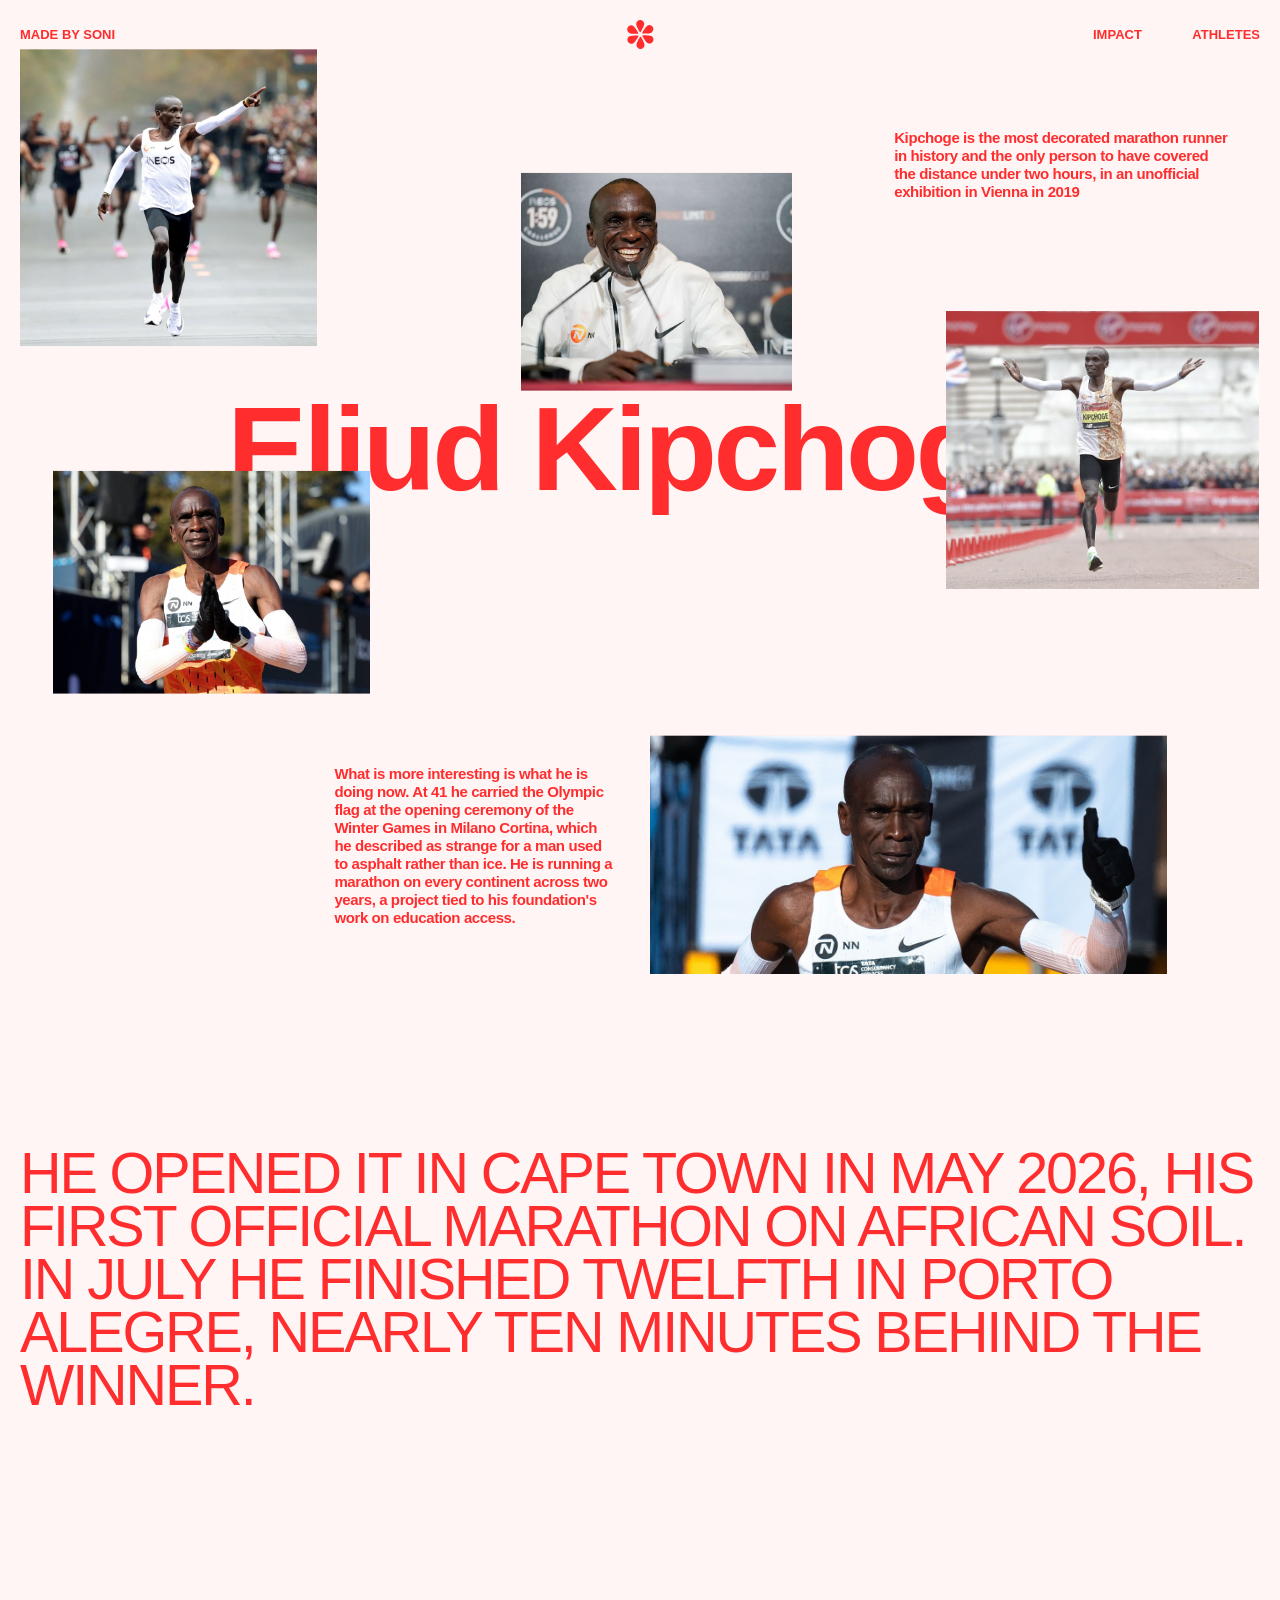
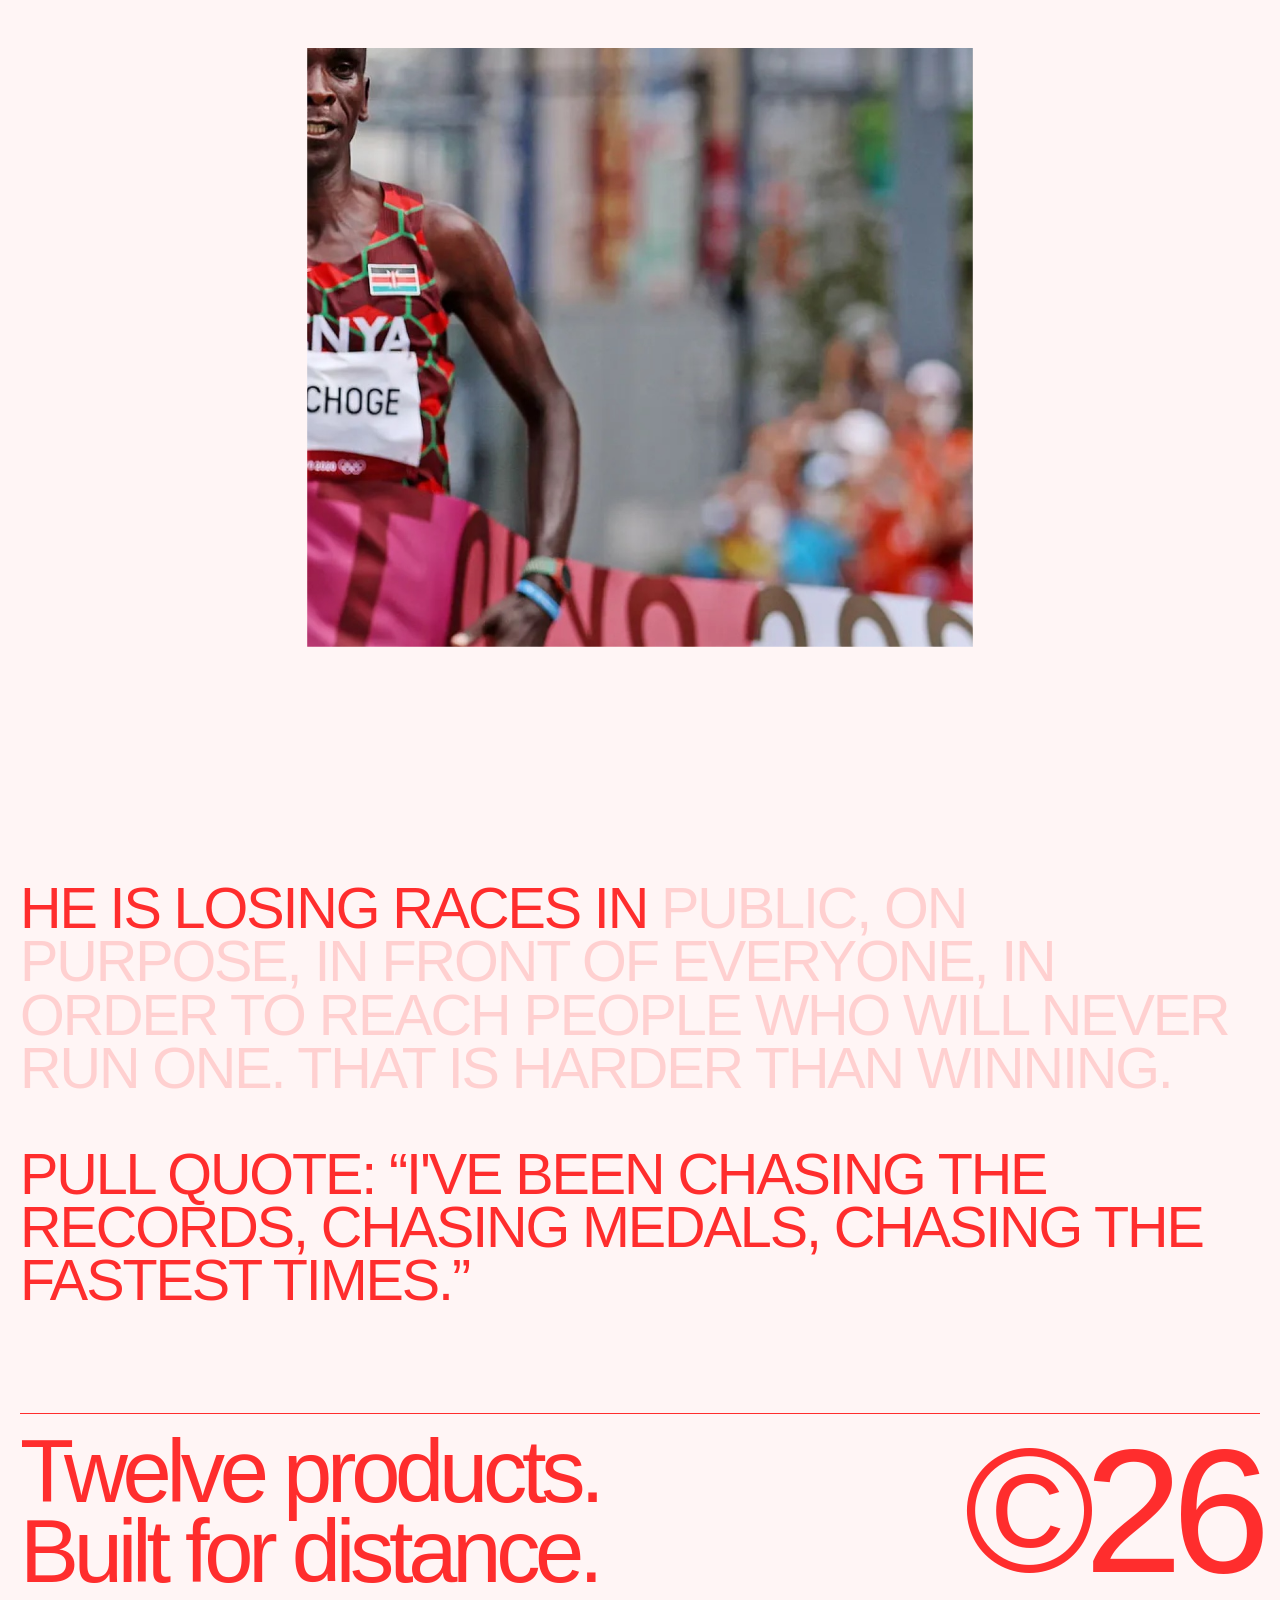
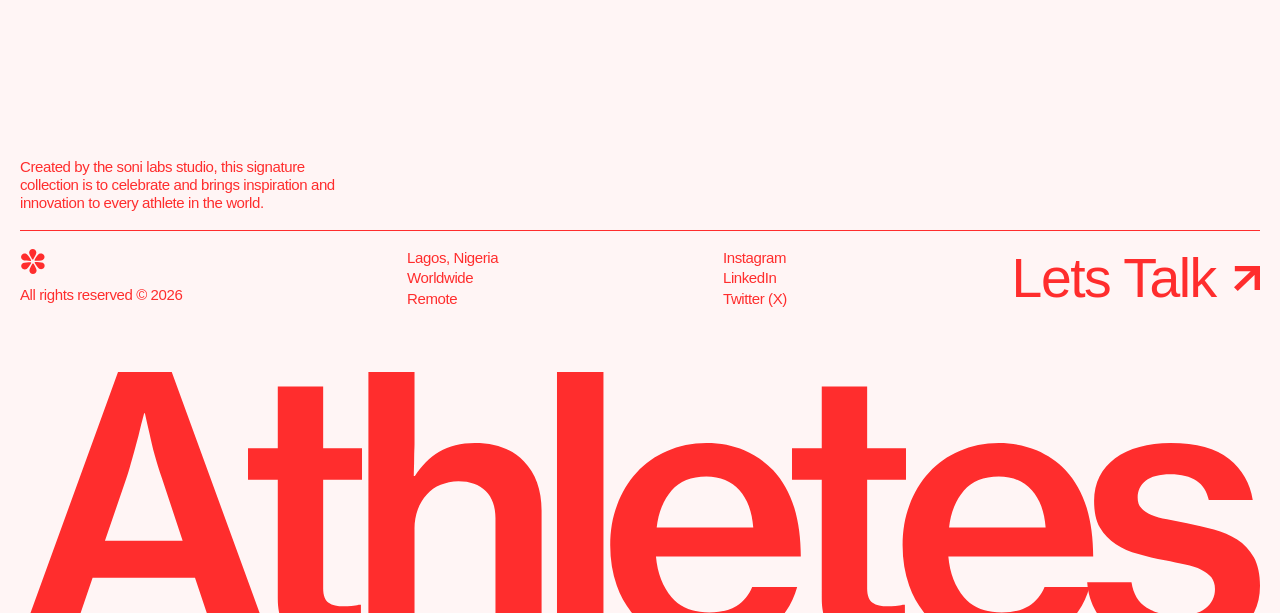
==== commit 3912047a: "fix: make the mark read letter-by-letter, add the collage entrance The transition mark's stagger was" ====
--- a/athlete.html
+++ b/athlete.html
@@ -7,7 +7,7 @@
 <meta name="description" content="Kipchoge is the most decorated marathon runner in history and the only person to have covered the distance under two hours.">
 <meta name="theme-color" content="#fff5f5">
 <link rel="icon" href="assets/svg/logo-mark.svg" type="image/svg+xml">
-<link rel="stylesheet" href="styles.css?v=37">
+<link rel="stylesheet" href="styles.css?v=40">
 <script>
   /* Set before first paint so the hero never flashes its finished state. */
   if (!window.matchMedia('(prefers-reduced-motion: reduce)').matches) {
@@ -181,6 +181,6 @@
 <script src="assets/js/SplitText.min.js"></script>
 <script src="assets/js/ScrollTrigger.min.js"></script>
 <script src="assets/js/lenis.min.js"></script>
-<script src="script.js?v=37"></script>
+<script src="script.js?v=40"></script>
 </body>
 </html>
--- a/styles.css
+++ b/styles.css
@@ -493,6 +493,29 @@
    show the two offset from each other. Hold it until the intro finishes —
    removing .js-anim reveals it, no JS involved. */
 .js-anim .ath__title--outline { opacity: 0; }
+
+/* The collage photographs wait behind their own frames until the intro moves
+   them out. Set here rather than by the script so there is no frame of the
+   finished collage before GSAP takes over; if the script never runs, `js-anim`
+   is never added and the pictures are simply in place.
+
+   The pre-state is `opacity`, never `transform` — the same pattern the
+   wordmark letters use. A transform here is read by GSAP as the element's
+   start value and composed with its own `yPercent`, so the tween ends at
+   `translate(0px, 394.578px)`: a full frame down, clipped away, invisible.
+   GSAP owns the transform end to end and releases the opacity on its first
+   frame.
+
+   `transition: none` matters too. These images carry a 0.7s transform
+   transition for the hover scale, and leaving it on means every frame GSAP
+   writes is *also* being CSS-transitioned — the tween and the transition
+   chase each other and the motion comes out sluggish and unsteady. GSAP
+   clears its inline styles when the intro ends, handing the hover transition
+   straight back. */
+.js-anim .ath__img img {
+  transition: none;
+  opacity: 0;
+}
 .js-anim .hero .rule { transform: scaleX(0); transform-origin: 0 50%; }
 
 /* ============================== ABOUT =================================== */
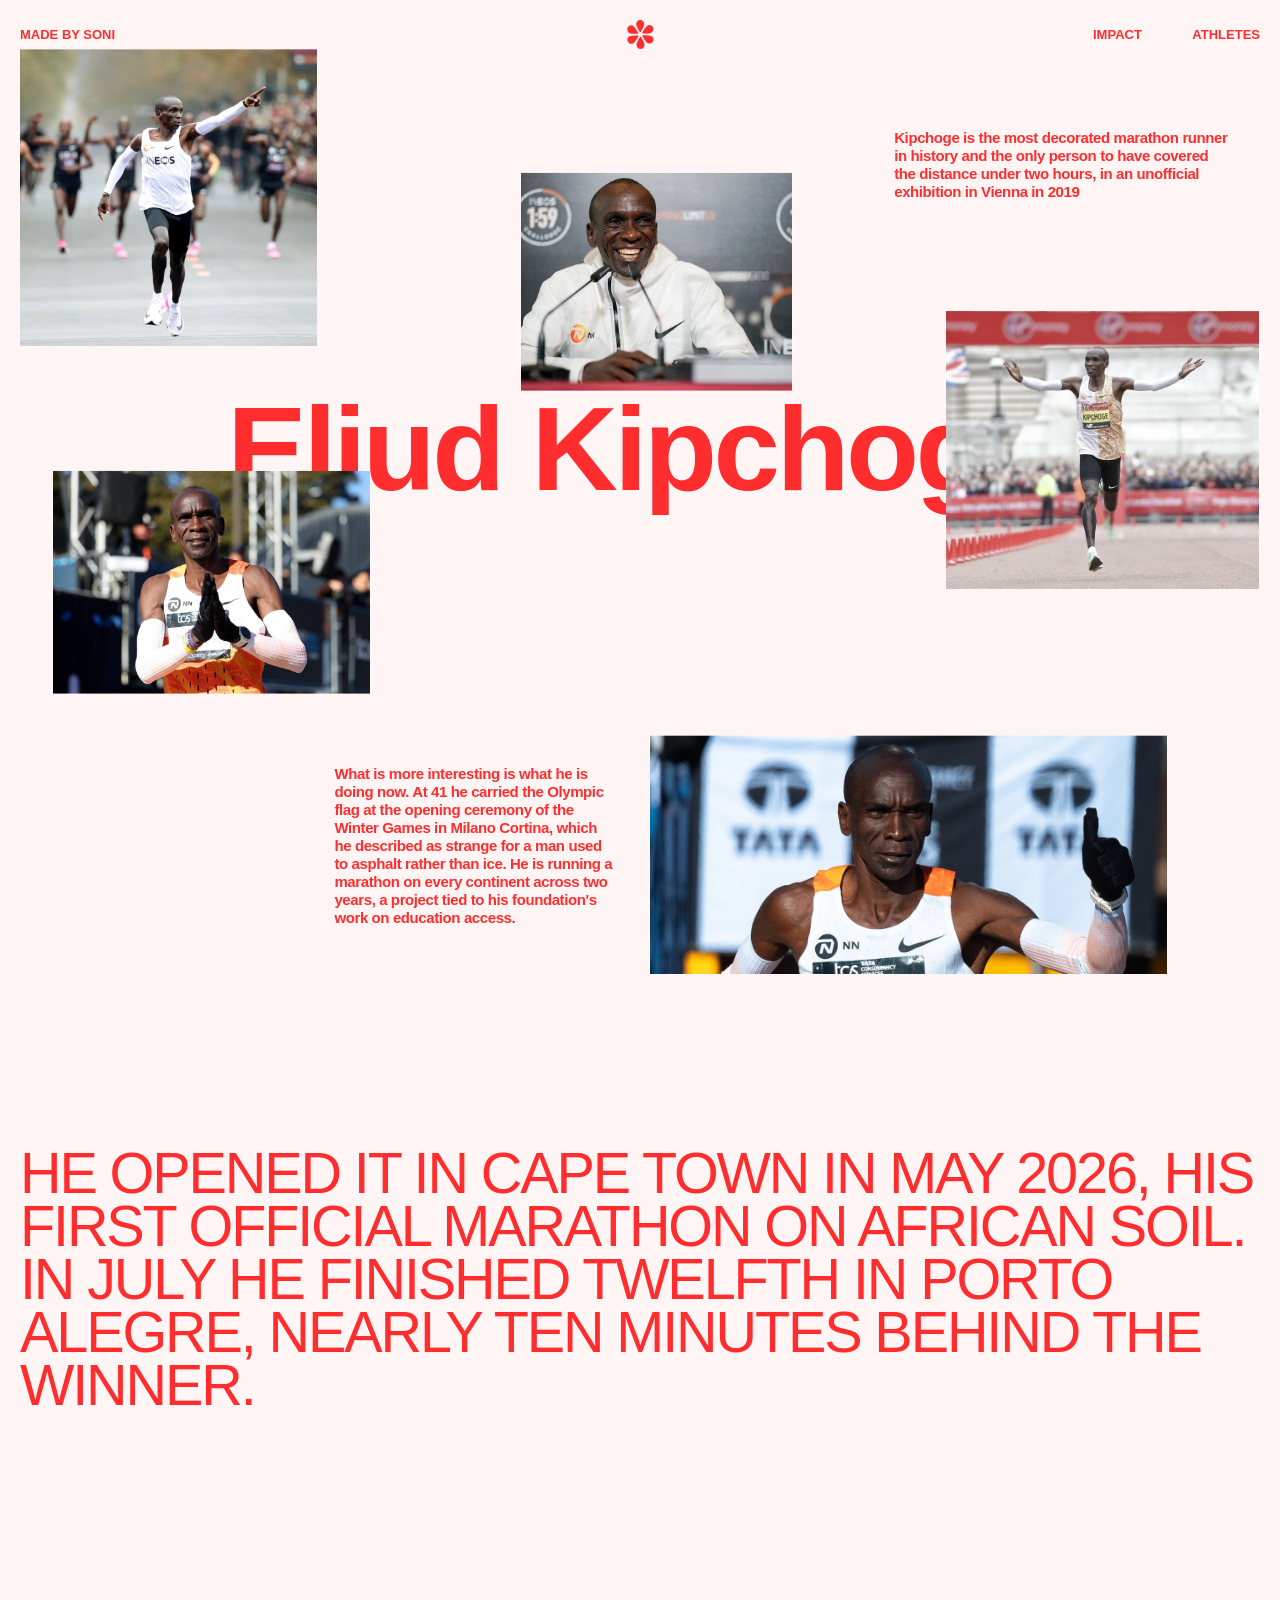
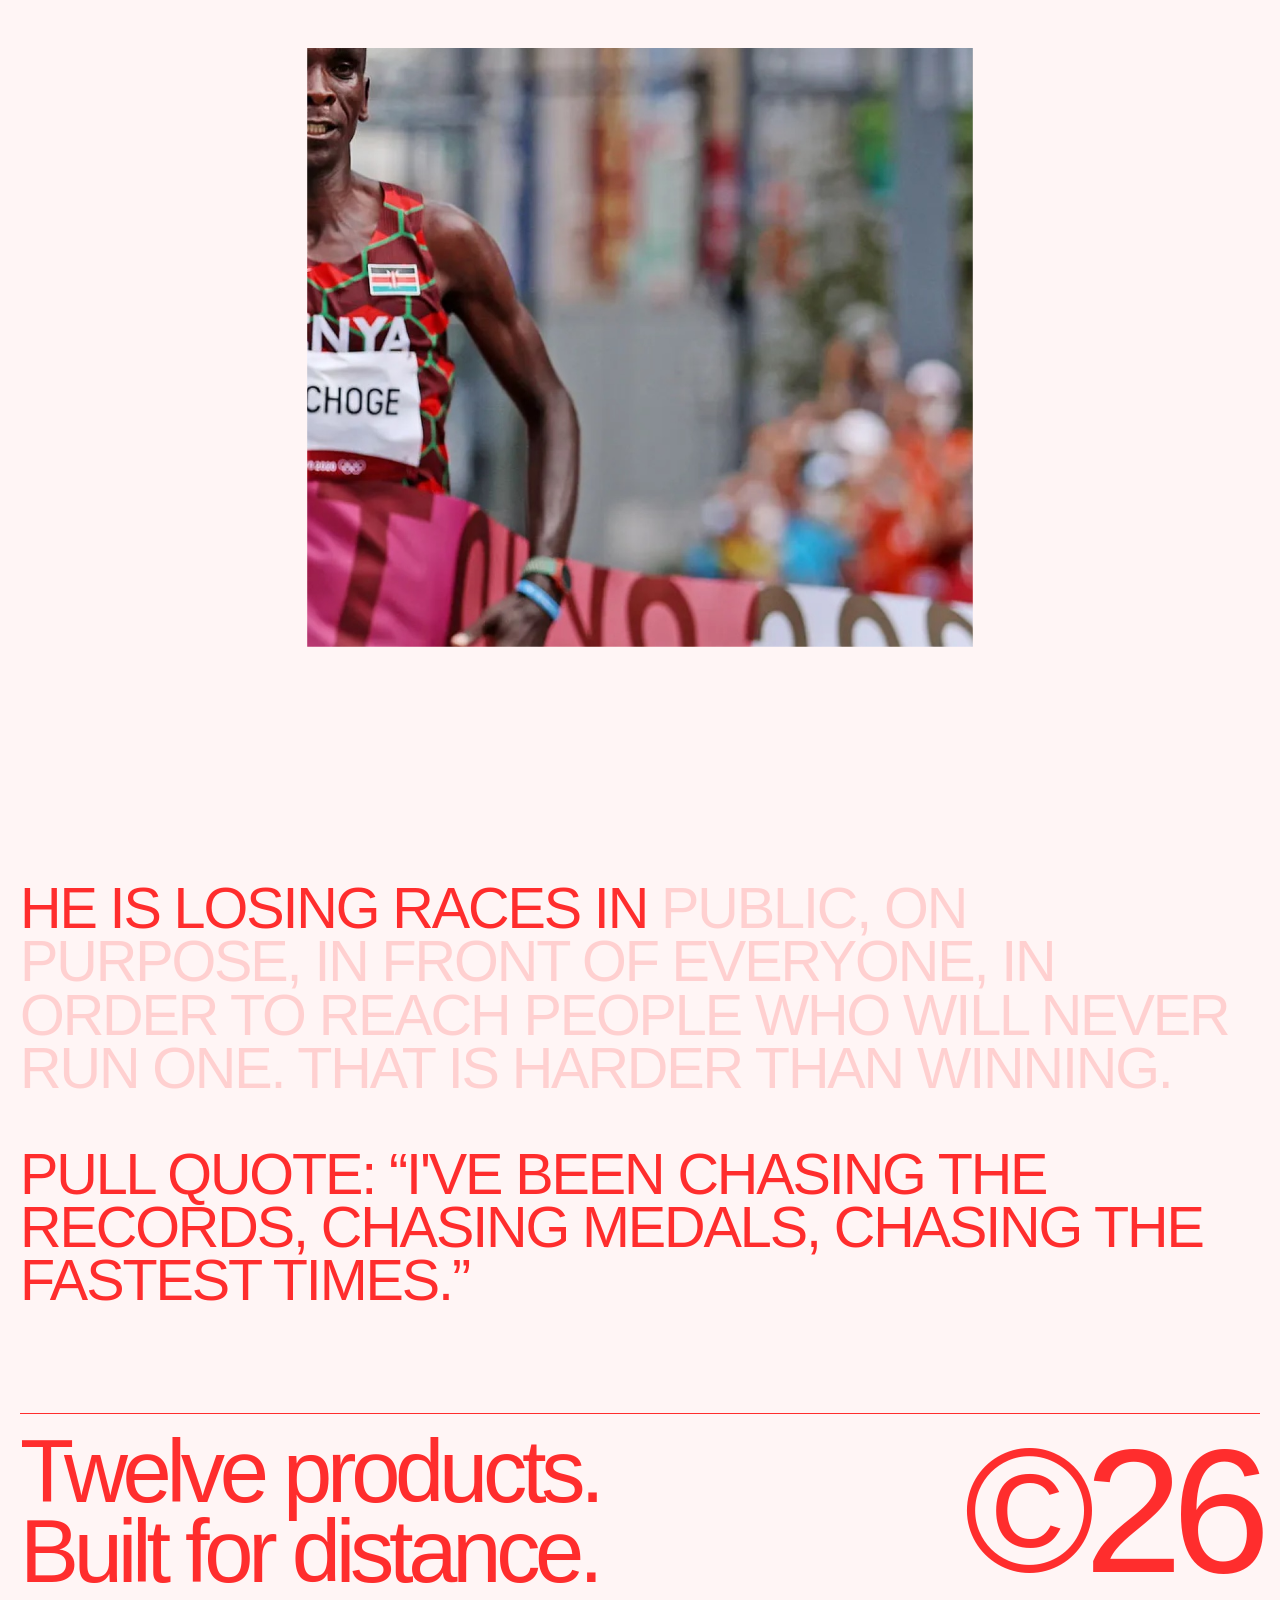
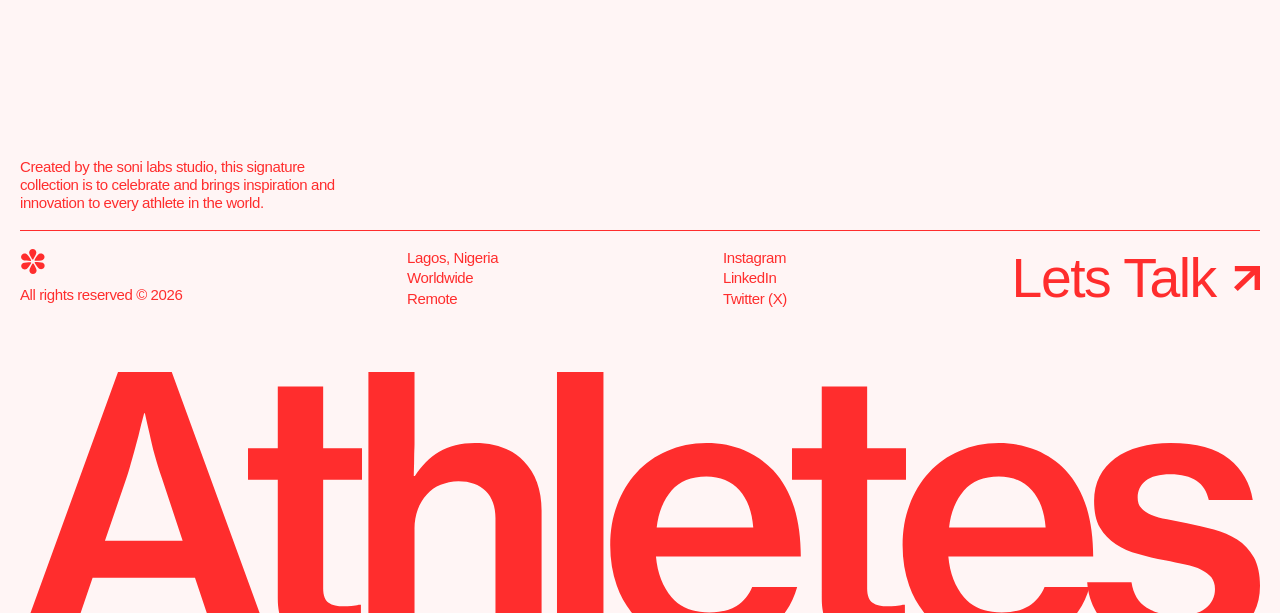
==== commit ecfbdf33: "fix: collage photographs fade up as whole frames, no tinted ground The reveal moved the picture insi" ====
--- a/athlete.html
+++ b/athlete.html
@@ -7,7 +7,7 @@
 <meta name="description" content="Kipchoge is the most decorated marathon runner in history and the only person to have covered the distance under two hours.">
 <meta name="theme-color" content="#fff5f5">
 <link rel="icon" href="assets/svg/logo-mark.svg" type="image/svg+xml">
-<link rel="stylesheet" href="styles.css?v=40">
+<link rel="stylesheet" href="styles.css?v=41">
 <script>
   /* Set before first paint so the hero never flashes its finished state. */
   if (!window.matchMedia('(prefers-reduced-motion: reduce)').matches) {
@@ -181,6 +181,6 @@
 <script src="assets/js/SplitText.min.js"></script>
 <script src="assets/js/ScrollTrigger.min.js"></script>
 <script src="assets/js/lenis.min.js"></script>
-<script src="script.js?v=40"></script>
+<script src="script.js?v=41"></script>
 </body>
 </html>
--- a/styles.css
+++ b/styles.css
@@ -494,28 +494,20 @@
    removing .js-anim reveals it, no JS involved. */
 .js-anim .ath__title--outline { opacity: 0; }
 
-/* The collage photographs wait behind their own frames until the intro moves
-   them out. Set here rather than by the script so there is no frame of the
-   finished collage before GSAP takes over; if the script never runs, `js-anim`
-   is never added and the pictures are simply in place.
-
-   The pre-state is `opacity`, never `transform` — the same pattern the
-   wordmark letters use. A transform here is read by GSAP as the element's
-   start value and composed with its own `yPercent`, so the tween ends at
-   `translate(0px, 394.578px)`: a full frame down, clipped away, invisible.
-   GSAP owns the transform end to end and releases the opacity on its first
-   frame.
-
-   `transition: none` matters too. These images carry a 0.7s transform
-   transition for the hover scale, and leaving it on means every frame GSAP
-   writes is *also* being CSS-transitioned — the tween and the transition
-   chase each other and the motion comes out sluggish and unsteady. GSAP
-   clears its inline styles when the intro ends, handing the hover transition
-   straight back. */
-.js-anim .ath__img img {
-  transition: none;
-  opacity: 0;
-}
+/* The collage photographs wait, whole, until the intro brings them up. The
+   pre-state is on the *figure*, so the frame and everything in it is hidden
+   together — hiding only the picture inside left the frame's own ground
+   showing as a red rectangle where the photograph was about to be.
+
+   `opacity`, never `transform`: a CSS transform is read by GSAP as the
+   element's start value and composed with its own, so the tween ends a full
+   frame off target. GSAP owns the transform end to end and releases the
+   opacity on its first frame.
+
+   Set here rather than by the script so there is no frame of the finished
+   collage before GSAP takes over; if the script never runs, `js-anim` is never
+   added and the pictures are simply in place. */
+.js-anim .ath__img { opacity: 0; }
 .js-anim .hero .rule { transform: scaleX(0); transform-origin: 0 50%; }
 
 /* ============================== ABOUT =================================== */
@@ -930,7 +922,6 @@
   margin: 0;
   overflow: hidden;
   z-index: 2;
-  background: rgba(255, 45, 45, 0.06);
 }
 
 .ath__img img {
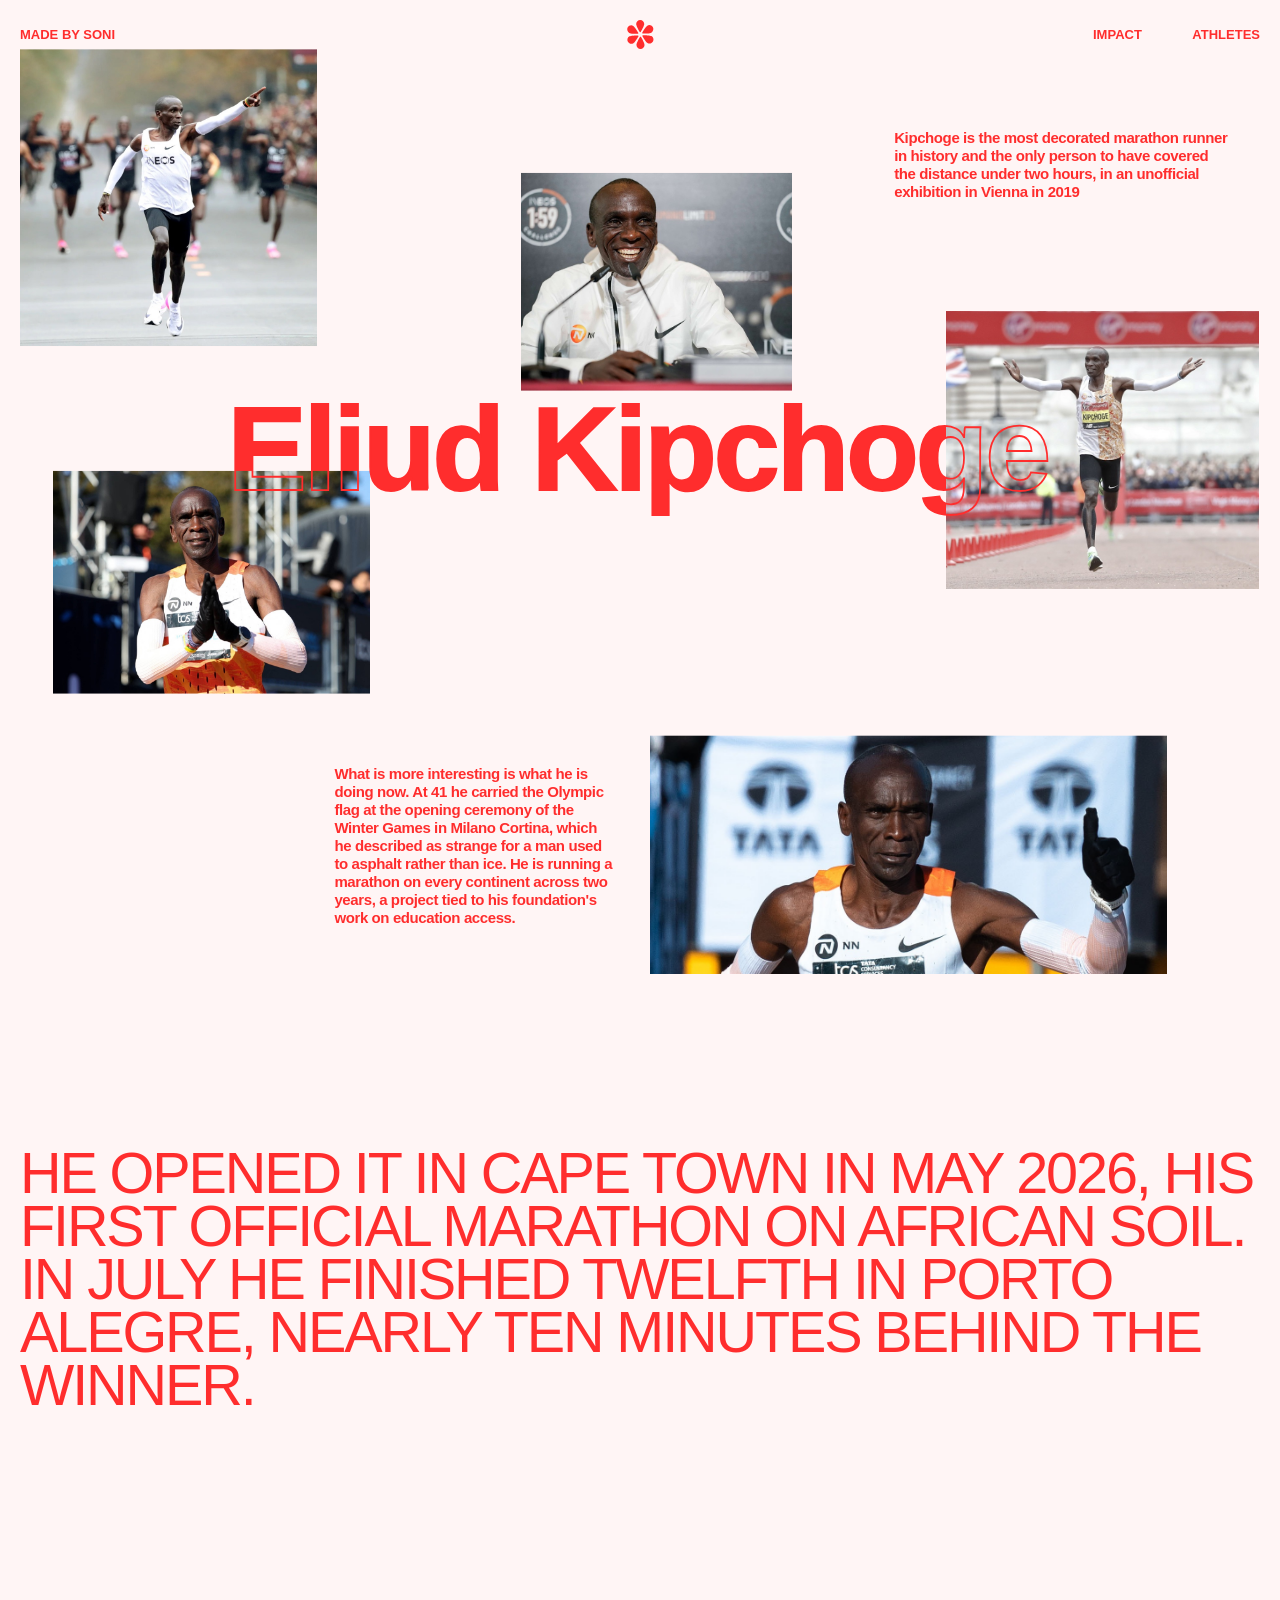
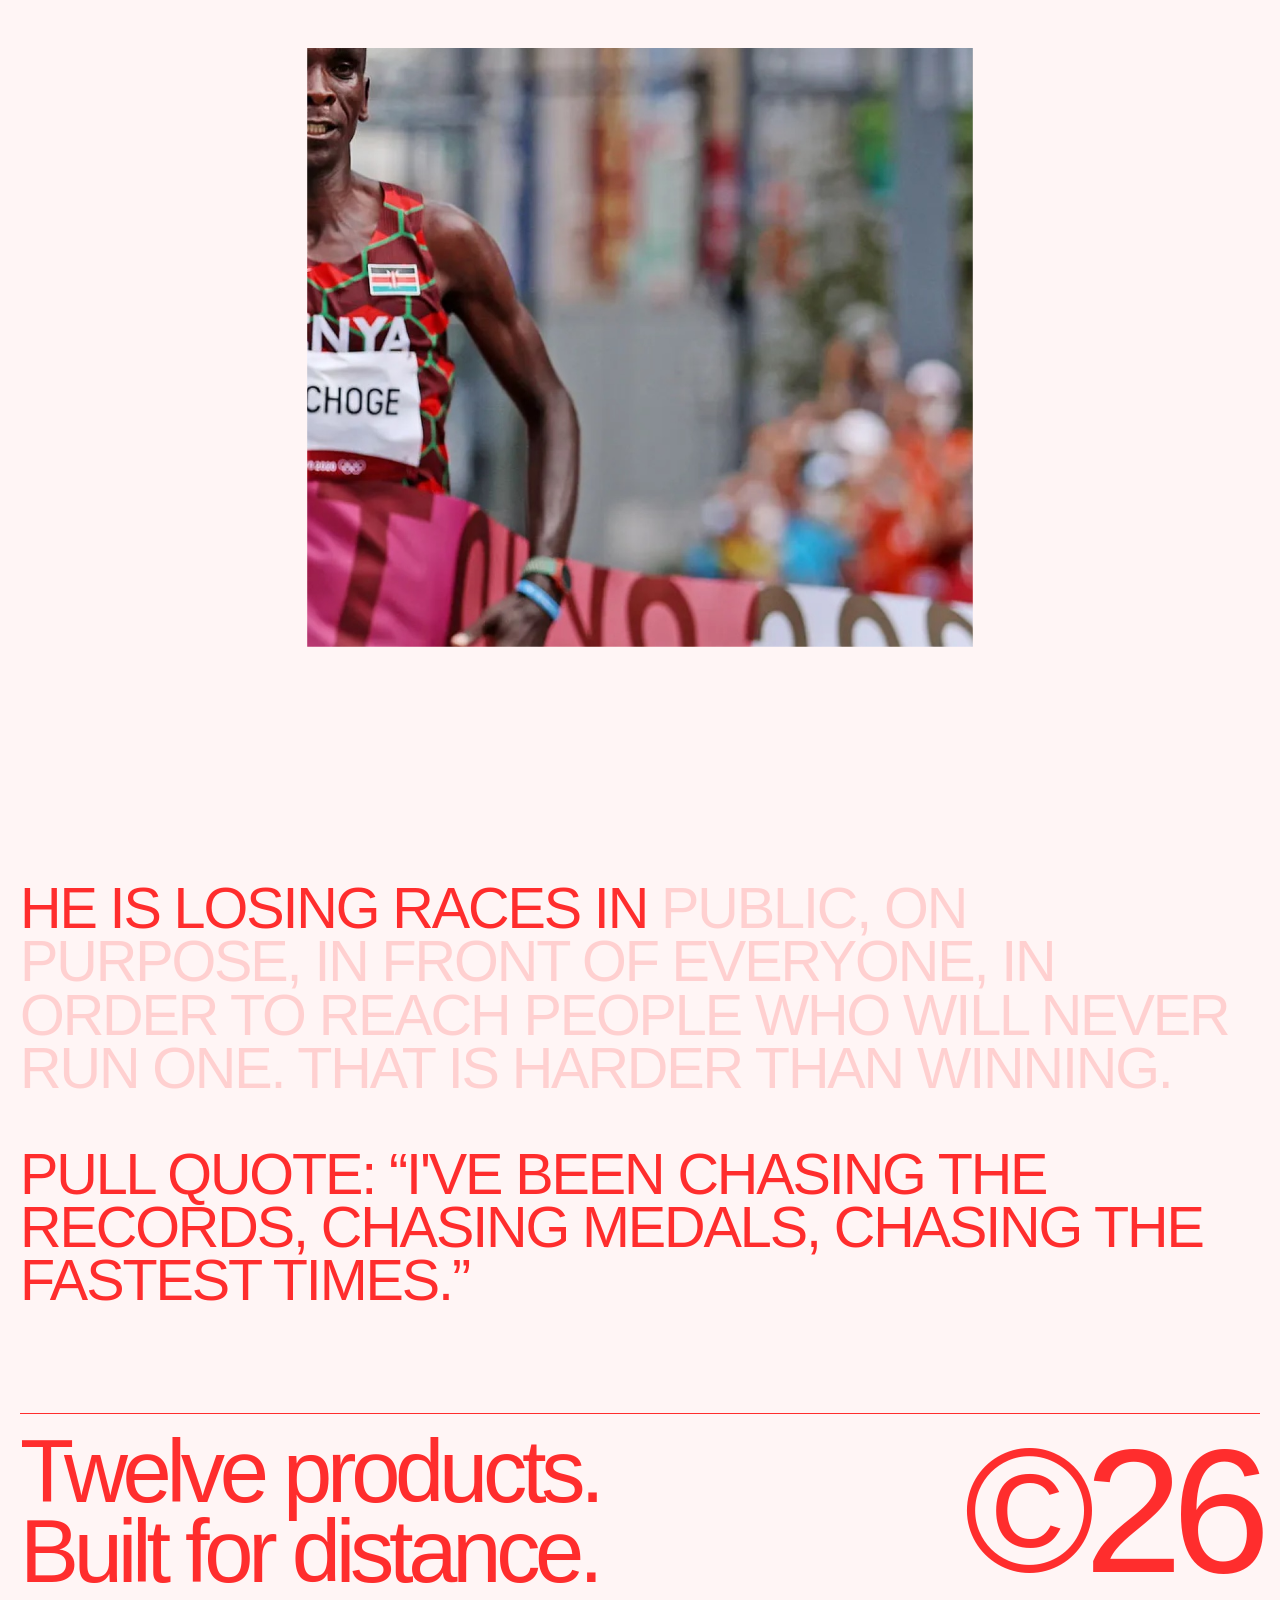
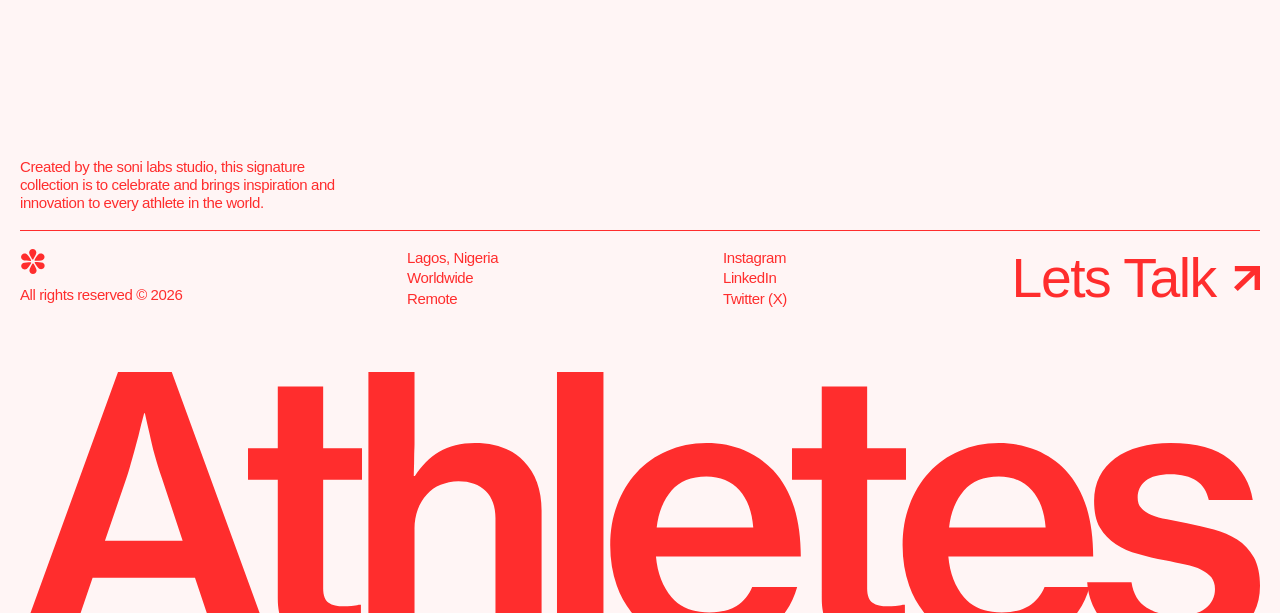
==== commit 8d24185d: "fix: the two athlete name copies animate as one Only the solid copy carries data-anim, so the stroke" ====
--- a/athlete.html
+++ b/athlete.html
@@ -7,7 +7,7 @@
 <meta name="description" content="Kipchoge is the most decorated marathon runner in history and the only person to have covered the distance under two hours.">
 <meta name="theme-color" content="#fff5f5">
 <link rel="icon" href="assets/svg/logo-mark.svg" type="image/svg+xml">
-<link rel="stylesheet" href="styles.css?v=41">
+<link rel="stylesheet" href="styles.css?v=42">
 <script>
   /* Set before first paint so the hero never flashes its finished state. */
   if (!window.matchMedia('(prefers-reduced-motion: reduce)').matches) {
@@ -181,6 +181,6 @@
 <script src="assets/js/SplitText.min.js"></script>
 <script src="assets/js/ScrollTrigger.min.js"></script>
 <script src="assets/js/lenis.min.js"></script>
-<script src="script.js?v=41"></script>
+<script src="script.js?v=42"></script>
 </body>
 </html>
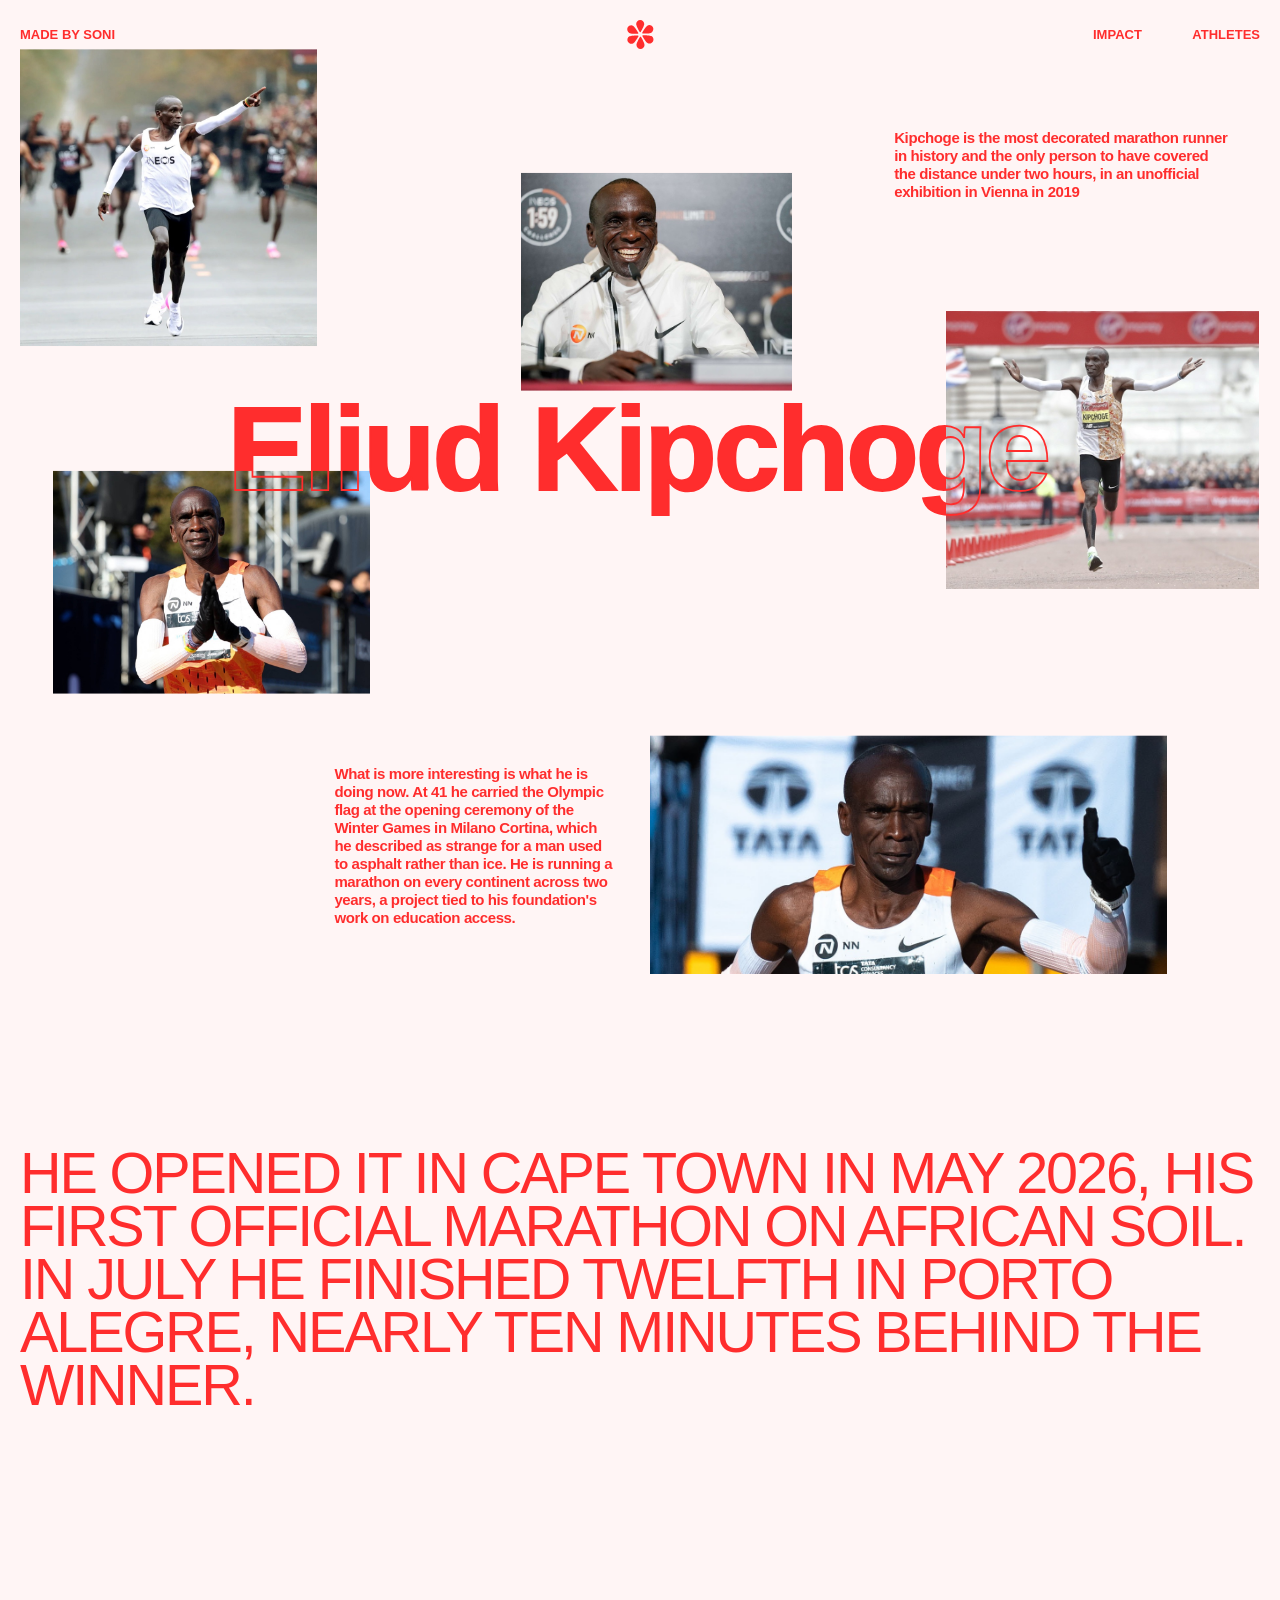
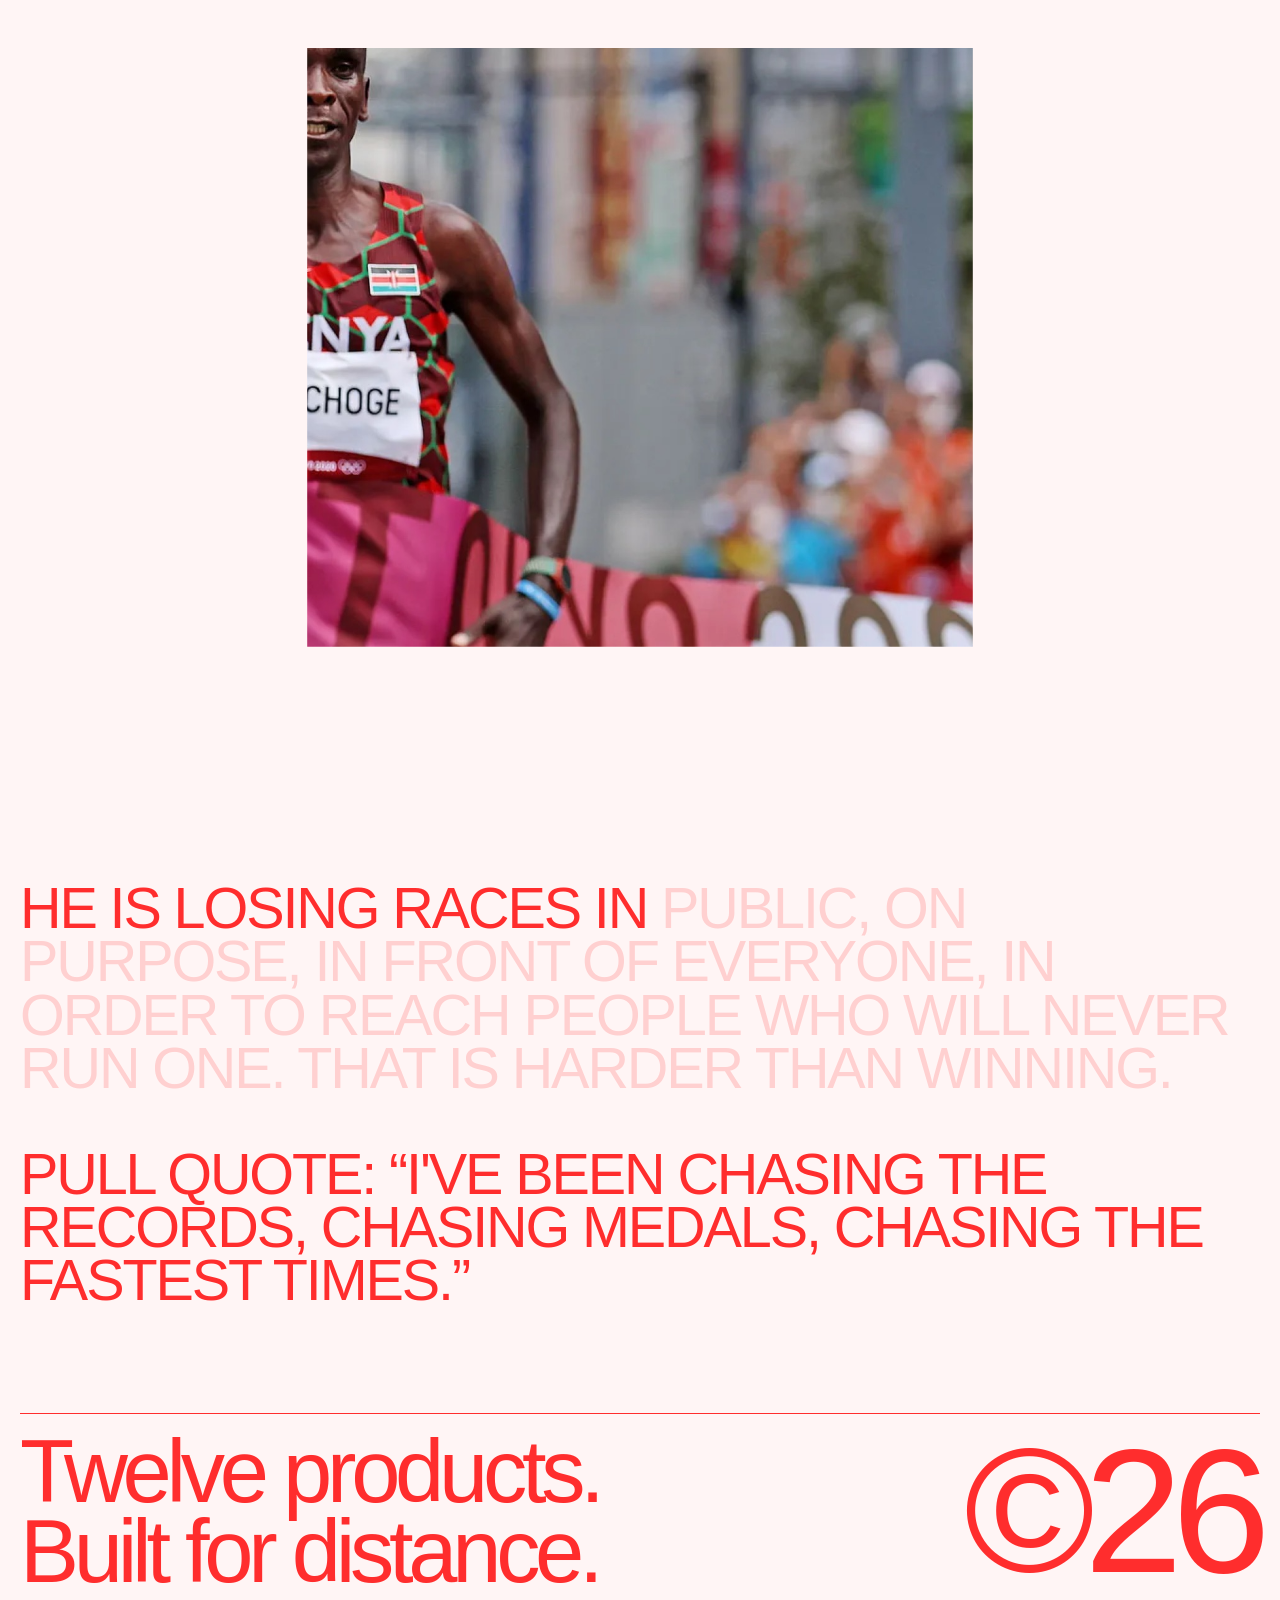
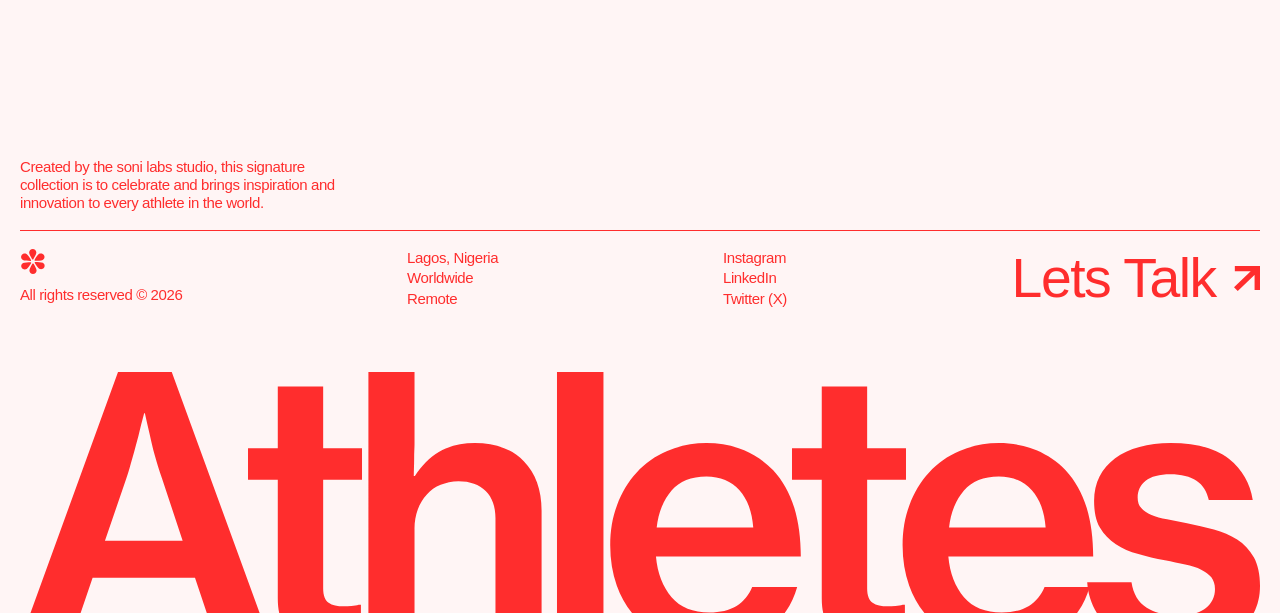
==== commit 72bb5273: "feat: replace the page transition with a fade The red sheet is gone, along with the sessionStorage f" ====
--- a/athlete.html
+++ b/athlete.html
@@ -7,7 +7,7 @@
 <meta name="description" content="Kipchoge is the most decorated marathon runner in history and the only person to have covered the distance under two hours.">
 <meta name="theme-color" content="#fff5f5">
 <link rel="icon" href="assets/svg/logo-mark.svg" type="image/svg+xml">
-<link rel="stylesheet" href="styles.css?v=42">
+<link rel="stylesheet" href="styles.css?v=45">
 <script>
   /* Set before first paint so the hero never flashes its finished state. */
   if (!window.matchMedia('(prefers-reduced-motion: reduce)').matches) {
@@ -18,38 +18,9 @@
      measure its start/end against a scrolled document. */
   if ('scrollRestoration' in history) history.scrollRestoration = 'manual';
 
-  /* Arriving through a page transition: the previous page left the red sheet
-     covering the screen, so this one has to open already covered or the new
-     page flashes before the sheet wipes off it. Set before first paint, and
-     read once by script.js, which plays the wipe and clears it. The flag lives
-     in sessionStorage rather than the URL so a shared or bookmarked link never
-     opens behind a red screen. */
-  try {
-    if (sessionStorage.getItem('sonifit:transition') === '1') {
-      document.documentElement.classList.add('is-arriving');
-      window.setTimeout(function () {
-        document.documentElement.classList.remove('is-arriving');
-        try { sessionStorage.removeItem('sonifit:transition'); } catch (e) {}
-      }, 4000);
-    }
-  } catch (e) { /* private mode: no transition, just the page */ }
 </script>
 </head>
 <body class="page-athlete">
-
-<div class="transition" id="transition" aria-hidden="true">
-  <div class="transition__mark">
-    <svg class="tw" viewBox="0 0 1400 265" xmlns="http://www.w3.org/2000/svg">
-      <g class="tw__letter" data-letter="S"><path d="M112.861 265C95.7607 265 80.3706 263.062 66.6905 259.187C53.0104 255.312 41.2683 249.727 31.4642 242.432C21.6602 235.138 14.0221 226.133 8.55006 215.419C3.30602 204.477 0.456003 192.168 0 178.49H58.8244C60.4204 192.396 65.6645 202.54 74.5565 208.923C83.6766 215.305 96.4447 218.497 112.861 218.497C118.561 218.497 124.033 217.927 129.277 216.787C134.521 215.647 139.195 213.938 143.299 211.658C147.403 209.151 150.595 206.073 152.875 202.426C155.383 198.551 156.637 193.991 156.637 188.748C156.637 183.277 155.269 178.718 152.533 175.071C150.025 171.424 146.263 168.346 141.247 165.839C136.231 163.331 130.075 161.166 122.779 159.342C115.483 157.29 107.275 155.239 98.1547 153.187C85.8426 150.452 74.2145 147.374 63.2704 143.955C52.3264 140.535 42.7503 136.09 34.5422 130.619C26.3342 124.92 19.8361 117.854 15.0481 109.419C10.4881 100.757 8.20806 89.815 8.20806 76.5935C8.20806 63.372 10.7161 51.9742 15.7321 42.4C20.7481 32.8258 27.7022 24.9613 36.5943 18.8065C45.4863 12.4237 55.9744 7.75054 68.0585 4.7871C80.1426 1.5957 93.2526 0 107.389 0C121.297 0 134.179 1.5957 146.035 4.7871C157.891 7.97849 168.151 12.7656 176.815 19.1484C185.479 25.5312 192.433 33.5097 197.677 43.0839C202.921 52.4301 205.999 63.372 206.911 75.9097H149.797C148.201 65.8796 143.641 58.129 136.117 52.6581C128.593 47.1871 118.447 44.4516 105.679 44.4516C93.5947 44.4516 83.9046 46.8452 76.6085 51.6323C69.3125 56.4194 65.6645 62.8022 65.6645 70.7807C65.6645 75.7957 67.0325 79.8989 69.7685 83.0903C72.5045 86.2817 76.4945 89.1312 81.7386 91.6387C86.9826 93.9183 93.3666 95.9699 100.891 97.7936C108.643 99.6172 117.535 101.669 127.567 103.948C138.967 106.456 149.911 109.533 160.399 113.181C171.115 116.6 180.463 121.273 188.443 127.2C196.651 133.127 203.149 140.535 207.937 149.426C212.953 158.316 215.461 169.486 215.461 182.935C215.461 196.157 212.839 207.897 207.595 218.155C202.351 228.185 195.055 236.733 185.707 243.8C176.587 250.639 165.757 255.882 153.217 259.529C140.905 263.176 127.453 265 112.861 265Z"/></g>
-      <g class="tw__letter" data-letter="O"><path d="M364.379 265C344.999 265 327.557 261.695 312.053 255.084C296.549 248.473 283.325 239.241 272.381 227.387C261.437 215.533 253.001 201.514 247.073 185.329C241.373 169.144 238.523 151.591 238.523 132.671C238.523 113.523 241.373 95.8559 247.073 79.671C253.001 63.486 261.437 49.5806 272.381 37.9548C283.325 26.1011 296.549 16.8688 312.053 10.2581C327.557 3.41935 344.999 0 364.379 0C383.532 0 400.86 3.41935 416.364 10.2581C431.868 16.8688 445.092 26.1011 456.036 37.9548C466.98 49.5806 475.302 63.486 481.002 79.671C486.93 95.8559 489.894 113.523 489.894 132.671C489.894 151.591 486.93 169.144 481.002 185.329C475.302 201.514 466.98 215.533 456.036 227.387C445.092 239.241 431.868 248.473 416.364 255.084C400.86 261.695 383.532 265 364.379 265ZM364.721 217.129C375.666 217.129 385.242 214.963 393.45 210.632C401.658 206.301 408.498 200.374 413.97 192.852C419.442 185.329 423.546 176.439 426.282 166.181C429.018 155.923 430.386 144.753 430.386 132.671C430.386 120.589 429.018 109.419 426.282 99.1613C423.546 88.6753 419.442 79.557 413.97 71.8064C408.498 64.0559 401.658 58.0151 393.45 53.6839C385.242 49.3527 375.666 47.1871 364.721 47.1871C353.777 47.1871 344.087 49.3527 335.651 53.6839C327.443 58.0151 320.489 64.0559 314.789 71.8064C309.317 79.557 305.099 88.6753 302.135 99.1613C299.399 109.419 298.031 120.589 298.031 132.671C298.031 144.753 299.399 155.923 302.135 166.181C305.099 176.439 309.317 185.329 314.789 192.852C320.489 200.374 327.443 206.301 335.651 210.632C344.087 214.963 353.777 217.129 364.721 217.129Z"/></g>
-      <g class="tw__letter" data-letter="N"><path d="M522.326 4.44517H581.834L648.867 114.89C652.743 121.501 656.619 128.682 660.495 136.432C664.599 143.955 668.361 151.135 671.781 157.974L683.751 181.91H684.435C683.751 173.247 683.181 164.471 682.725 155.581C682.269 148.058 681.927 139.966 681.699 131.303C681.471 122.641 681.357 114.662 681.357 107.368V4.44517H737.103V258.845H677.253L610.904 149.768C607.028 143.385 603.038 136.204 598.934 128.226C594.83 120.247 591.068 112.839 587.648 106C583.544 98.0215 579.554 89.929 575.678 81.7226H574.994C575.45 90.6129 575.906 99.5032 576.362 108.394C576.818 115.916 577.16 124.009 577.388 132.671C577.844 141.333 578.072 149.312 578.072 156.606V258.845H522.326V4.44517Z"/></g>
-      <g class="tw__letter" data-letter="I"><path d="M779.829 4.44517H838.312V258.845H779.829V4.44517Z"/></g>
-      <g class="tw__letter" data-letter="F"><path d="M881.695 4.44517H1068.43V54.0258H939.836V109.419H1047.22V156.948H939.836V258.845H881.695V4.44517Z"/></g>
-      <g class="tw__letter" data-letter="I"><path d="M1100.46 4.44517H1158.94V258.845H1100.46V4.44517Z"/></g>
-      <g class="tw__letter" data-letter="T"><path d="M1190.01 4.44517H1400V54.0258H1324.08V258.845H1265.59V54.0258H1190.01V4.44517Z"/></g>
-    </svg>
-  </div>
-</div>
 
 <a class="skip-link" href="#story">Skip to the story</a>
 
@@ -181,6 +152,6 @@
 <script src="assets/js/SplitText.min.js"></script>
 <script src="assets/js/ScrollTrigger.min.js"></script>
 <script src="assets/js/lenis.min.js"></script>
-<script src="script.js?v=42"></script>
+<script src="script.js?v=45"></script>
 </body>
 </html>
--- a/styles.css
+++ b/styles.css
@@ -1352,87 +1352,39 @@
 
 /* ============================ PAGE TRANSITION =========================== */
 
-/* A red sheet with the wordmark on it, covering the screen between pages.
-   It plays in halves: the outgoing page draws it up over itself and navigates
-   while fully covered, and the incoming page opens already covered and wipes
-   it off. The browser swaps documents behind the red, so there is never a
-   frame of the old page or a white flash of the new one.
-
-   Above the loader (200) — on the home page both can exist, and the sheet has
-   to cover everything including it. */
-.transition {
-  position: fixed;
-  inset: 0;
-  z-index: 300;
-  /* Always in the render tree, never `display: none`.
-     A display-none element has no compositor layer, and `will-change` on it
-     does nothing — so the first click paid for layout and rasterisation of a
-     full-screen layer carrying a 5KB inline SVG, plus a relayout of an
-     11,000px document for the scroll lock. That is the pause between the click
-     and the sheet moving. Parked off-screen and hidden instead, the layer
-     already exists and the click only changes a transform. */
-  display: grid;
-  visibility: hidden;
-  pointer-events: none;
-  place-items: center;
-  background: var(--red);
-  /* NO transform here, deliberately. Parking the sheet below the fold in CSS
-     meant GSAP read that translate as the element's start value and composed
-     its own yPercent on top of it — `translate(0%, 99.92%) translate3d(0,
-     1274px, 0)` — so the sheet sat two viewports down and finished its cover
-     tween still a full viewport below the fold. It never entered the screen.
-     GSAP owns this transform end to end; the resting position is simply
-     `visibility: hidden`, which also keeps it out of hit-testing and paint. */
-  will-change: transform;
-}
-
-/* Revealed only while a transition is actually running. `is-leaving` is set by
-   the click handler, `is-arriving` in the <head> of the destination — so with
-   no JS, or with the scripts failing, links are plain links and the sheet stays
-   parked below the fold where nobody can see it. */
-.is-leaving .transition,
-.is-arriving .transition { visibility: visible; }
-
-/* The incoming page opens with the sheet already over it — no transform is
-   exactly the covering position, so the first paint is red rather than a
-   half-built page, with no script needed to put it there. */
-
-/* Nothing behind the sheet scrolls while it is up. */
-.is-leaving,
-.is-leaving body,
-.is-arriving,
-.is-arriving body { overflow: hidden; }
-
-/* Small and centred — a quarter of the frame, never bigger than a phone's
-   width. The hero wordmark spans the full column; this one is a mark, so it
-   reads as a signature rather than a headline. */
-.transition__mark {
-  width: min(260px, 34vw);
-  overflow: hidden;   /* what makes the letters rise *out of* the sheet */
-}
-
-.transition__mark .tw {
-  display: block;
-  width: 100%;
-  height: auto;
-  aspect-ratio: 1400 / 265;
-  fill: var(--white);
-}
-
-/* Pre-animation state, mirroring the hero intro: each letter waits below the
-   clipping edge. Only while leaving — on arrival the wordmark is already up. */
-.is-leaving .tw__letter { transform: translateY(110%); }
-
-@media (prefers-reduced-motion: reduce) {
-  /* No sheet at all: links navigate, and a page that is somehow mid-flight
-     still never traps anyone behind an overlay. */
-  .is-leaving .transition,
-  .is-arriving .transition { visibility: hidden; }
+/* A fade, and nothing else.
+
+   The two halves are completely independent — there is no flag, no shared
+   state and no handoff between the documents. The leaving page fades itself
+   out to its own ground; the arriving page fades itself in from the same
+   ground, with a plain CSS animation that needs no script and always
+   completes. Nothing can be left half-done, and a direct visit gets exactly
+   the same gentle arrival as a click-through.
+
+   Because both pages share `--bg`, the ground never changes across the
+   navigation: content dissolves out, the ground holds, content dissolves in.
+
+   `both` keeps opacity at 0 through the animation's fill phase, so there is
+   no frame of fully-drawn page before it starts. */
+@media (prefers-reduced-motion: no-preference) {
+  body { animation: page-in 320ms var(--ease) both; }
+
+  @keyframes page-in {
+    from { opacity: 0; }
+    to   { opacity: 1; }
+  }
+
+  /* Set by the click handler, which fades the page out and then navigates.
+     Nothing behind it should move while it goes.
+
+     `animation: none` is load-bearing. A CSS animation wins over an inline
+     style in the cascade, so with `page-in` still filling at opacity 1 the
+     script's fade was written and then ignored — the page simply never faded.
+     Cancelling the arrival animation hands the property back. */
+  .is-leaving body { animation: none; }
 
   .is-leaving,
-  .is-leaving body,
-  .is-arriving,
-  .is-arriving body { overflow: visible; }
+  .is-leaving body { overflow: hidden; }
 }
 
 /* ------------------------------ motion ---------------------------------- */
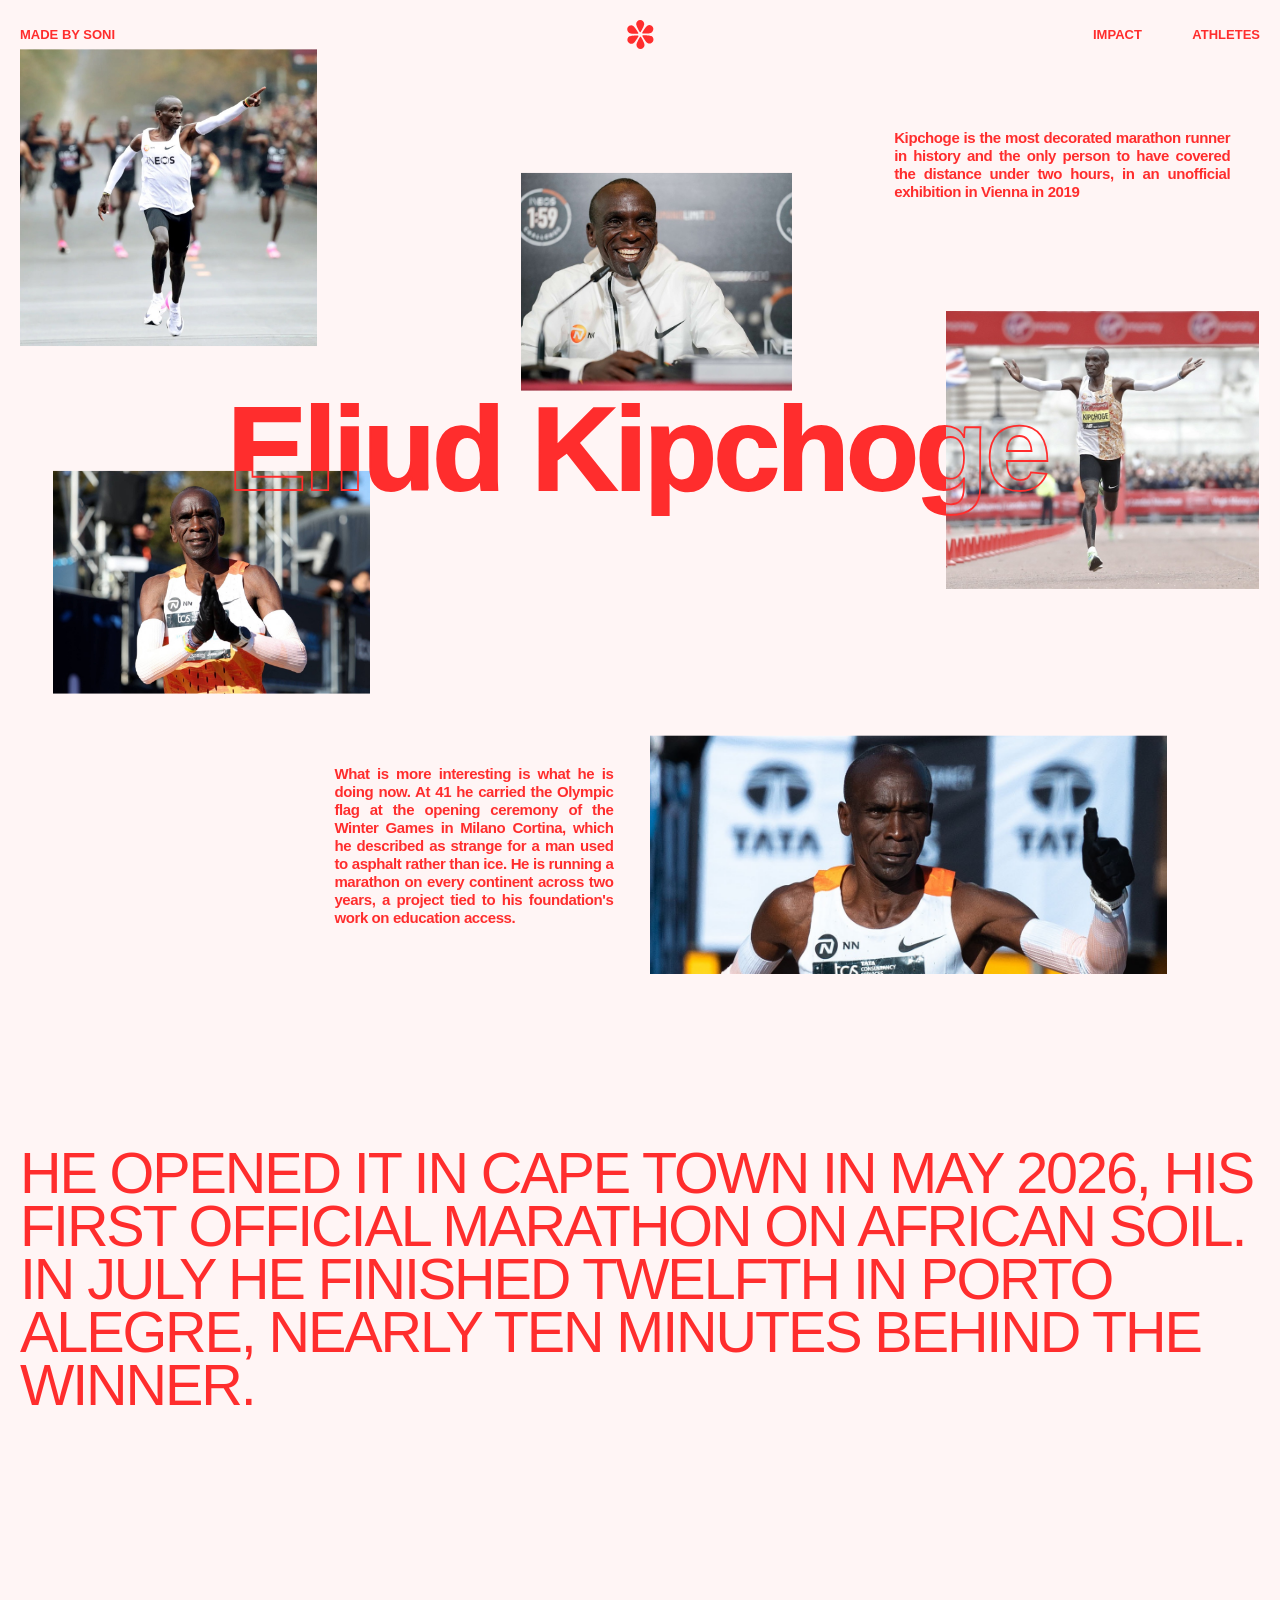
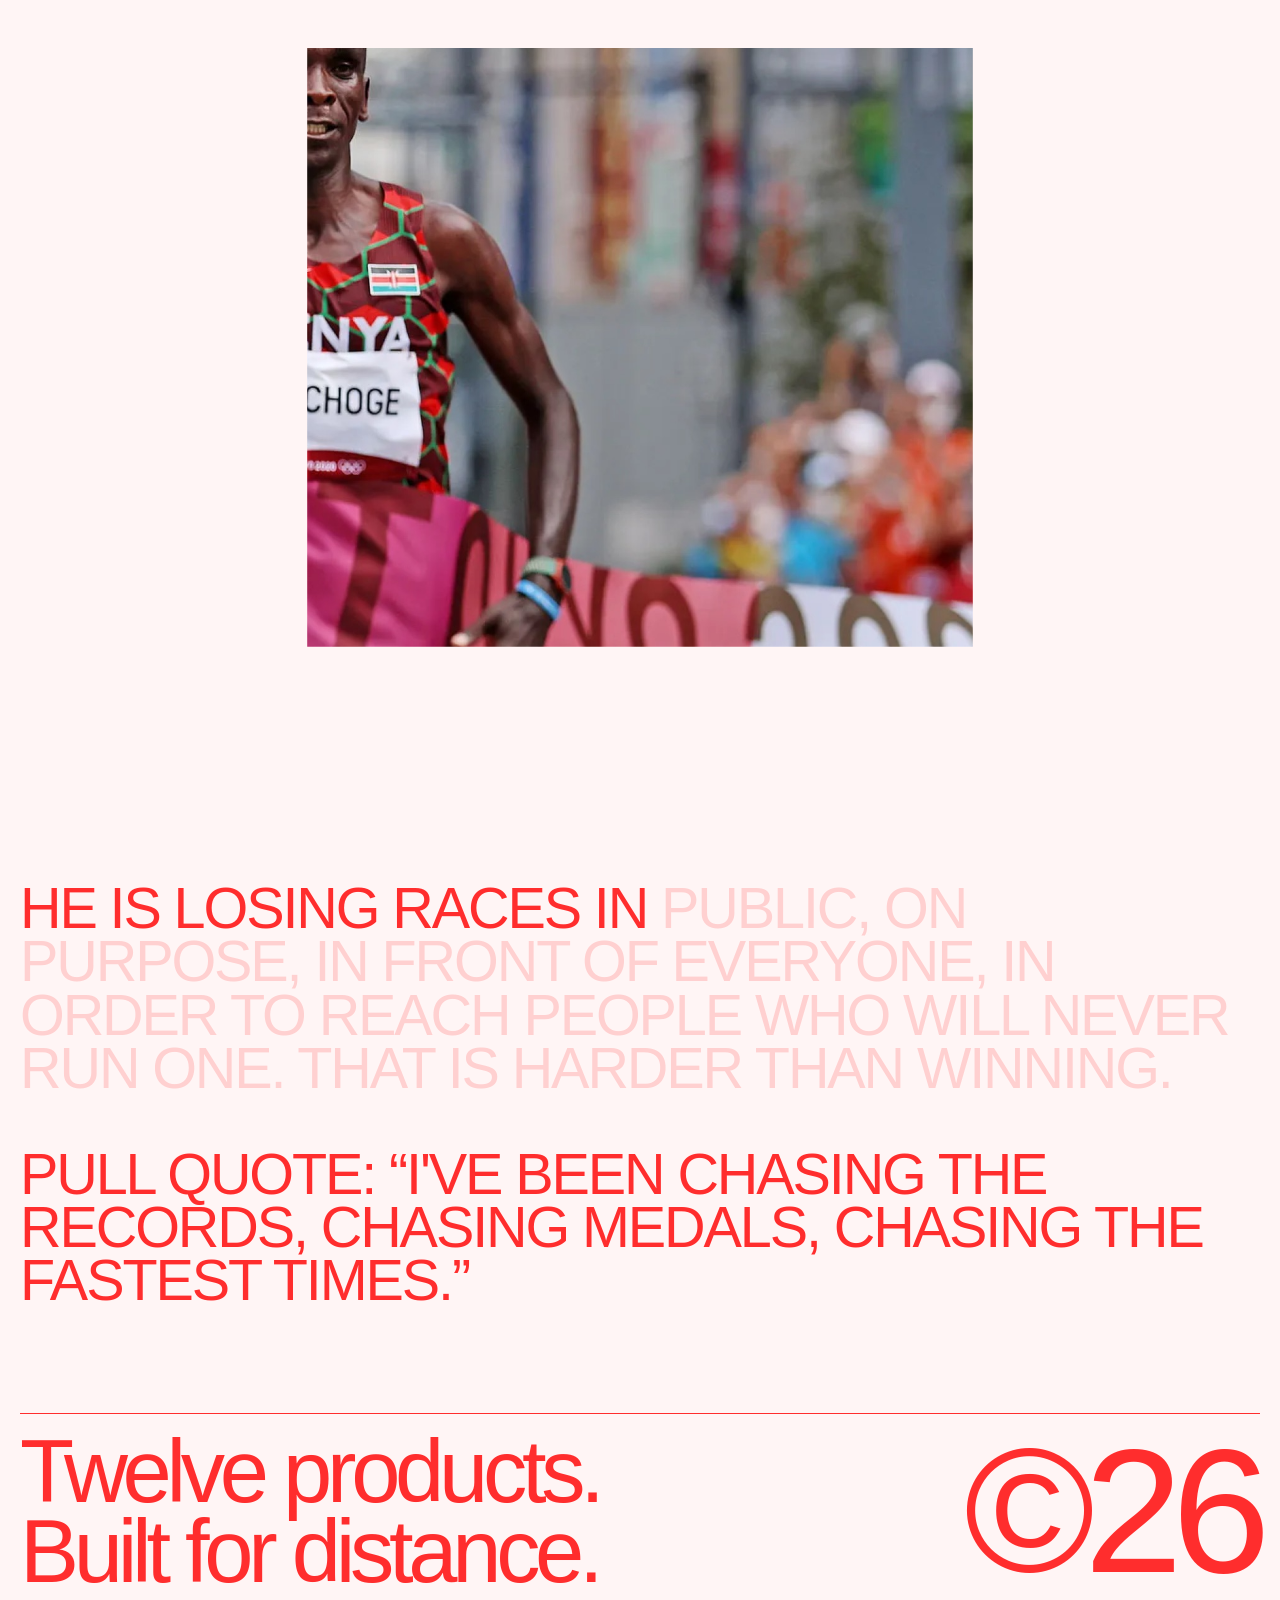
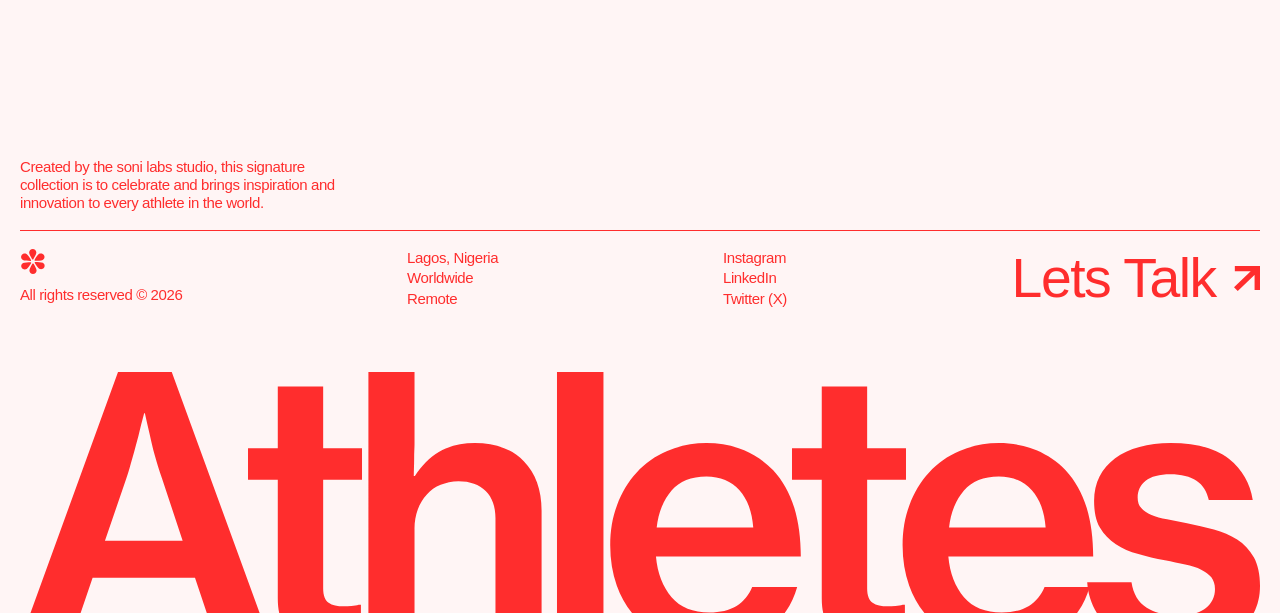
==== commit 9d583fdb: "feat: hide the scrollbar, and show the loader only on a real arrival The scrollbar gutter is no long" ====
--- a/athlete.html
+++ b/athlete.html
@@ -7,7 +7,7 @@
 <meta name="description" content="Kipchoge is the most decorated marathon runner in history and the only person to have covered the distance under two hours.">
 <meta name="theme-color" content="#fff5f5">
 <link rel="icon" href="assets/svg/logo-mark.svg" type="image/svg+xml">
-<link rel="stylesheet" href="styles.css?v=45">
+<link rel="stylesheet" href="styles.css?v=48">
 <script>
   /* Set before first paint so the hero never flashes its finished state. */
   if (!window.matchMedia('(prefers-reduced-motion: reduce)').matches) {
@@ -152,6 +152,6 @@
 <script src="assets/js/SplitText.min.js"></script>
 <script src="assets/js/ScrollTrigger.min.js"></script>
 <script src="assets/js/lenis.min.js"></script>
-<script src="script.js?v=45"></script>
+<script src="script.js?v=48"></script>
 </body>
 </html>
--- a/styles.css
+++ b/styles.css
@@ -73,6 +73,21 @@
 *::after { box-sizing: border-box; }
 
 html { -webkit-text-size-adjust: 100%; }
+
+/* No scrollbar. The page still scrolls by every means — wheel, trackpad,
+   keyboard, touch, and programmatically — the gutter is simply not drawn.
+   Both vendor syntaxes are needed: `scrollbar-width` covers Firefox and
+   recent Chromium, the pseudo-element covers WebKit and older Chromium.
+   Declared on html *and* body because body carries `overflow-x: hidden`, so
+   in some engines it is the element that owns the scrollport.
+
+   Side effect worth knowing: `--sbw` now measures 0, so `--u` is derived from
+   the full viewport width. That is correct — there is no longer a gutter to
+   subtract. */
+html { scrollbar-width: none; }
+
+html::-webkit-scrollbar,
+body::-webkit-scrollbar { width: 0; height: 0; display: none; }
 
 /* Native smooth scrolling is the anchor behaviour only when Lenis is not
    running. Lenis adds `.lenis` to <html> and drives its own scrollTo, and the
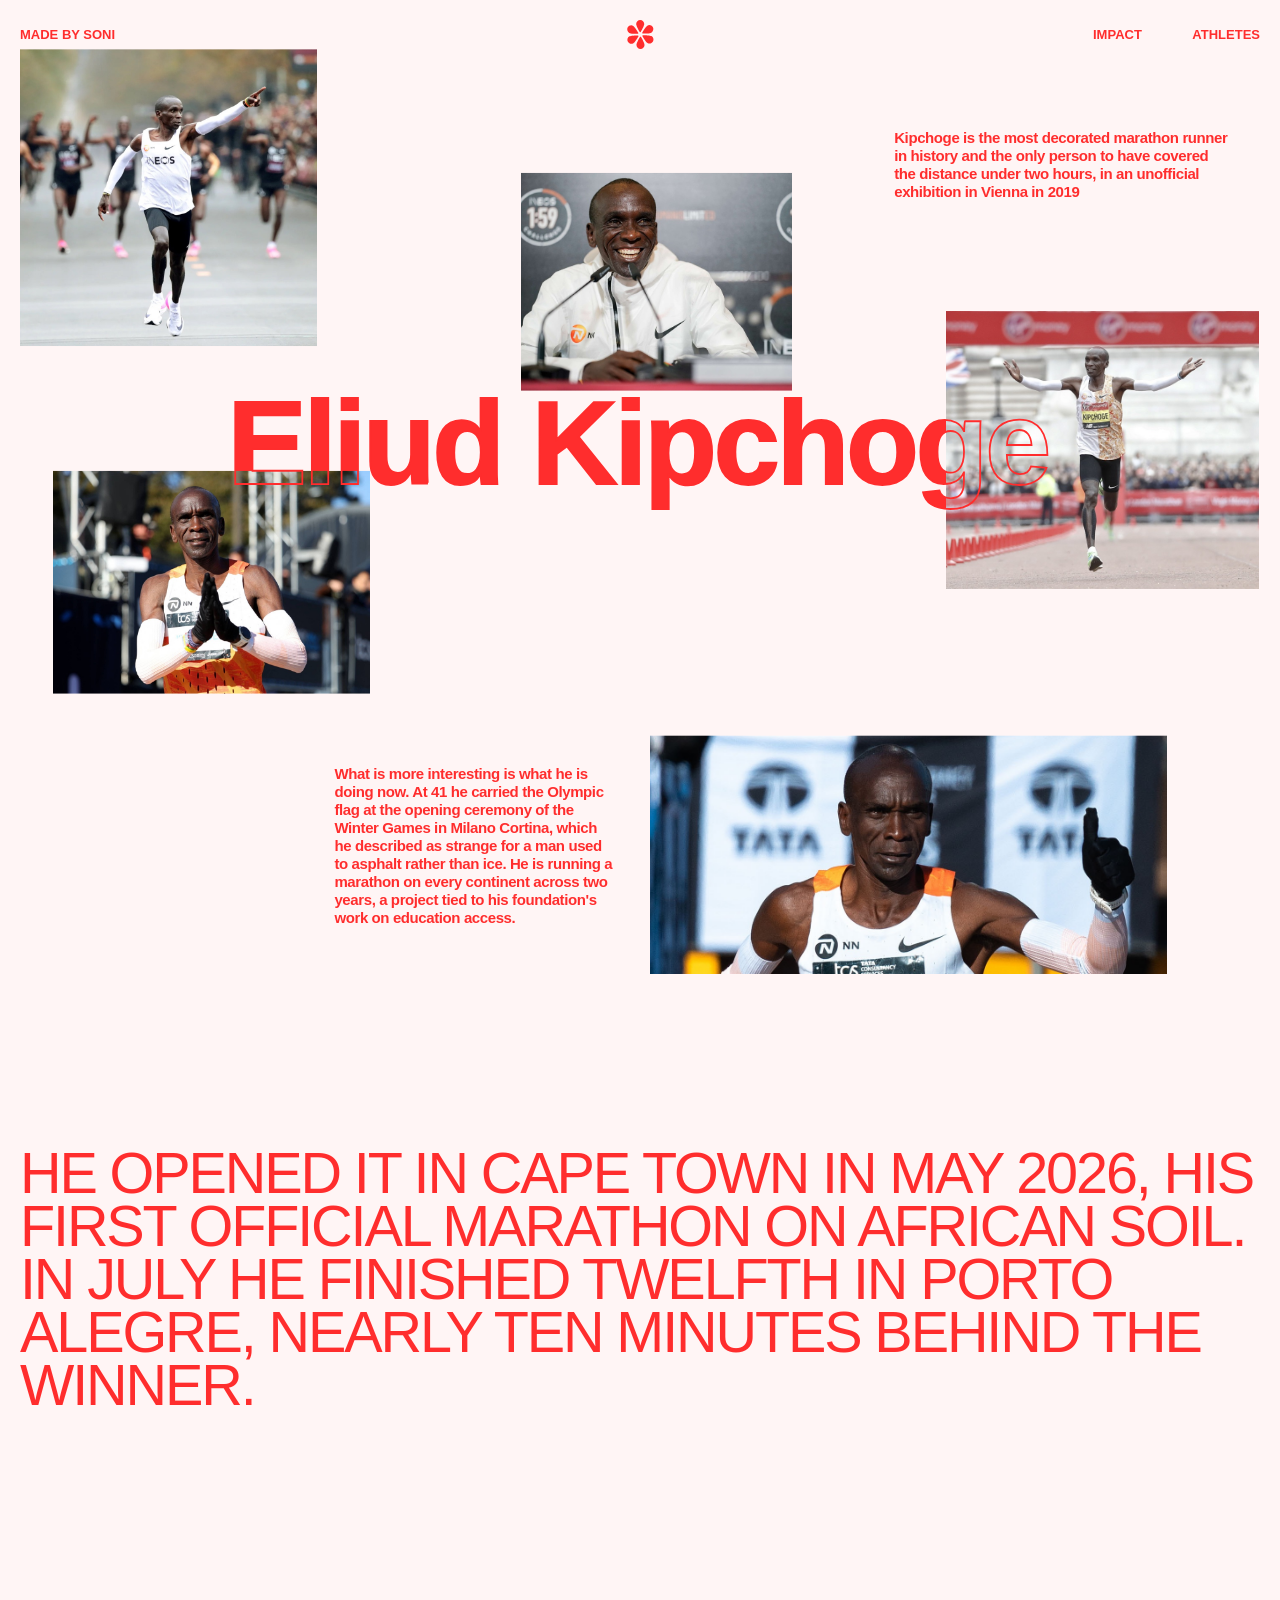
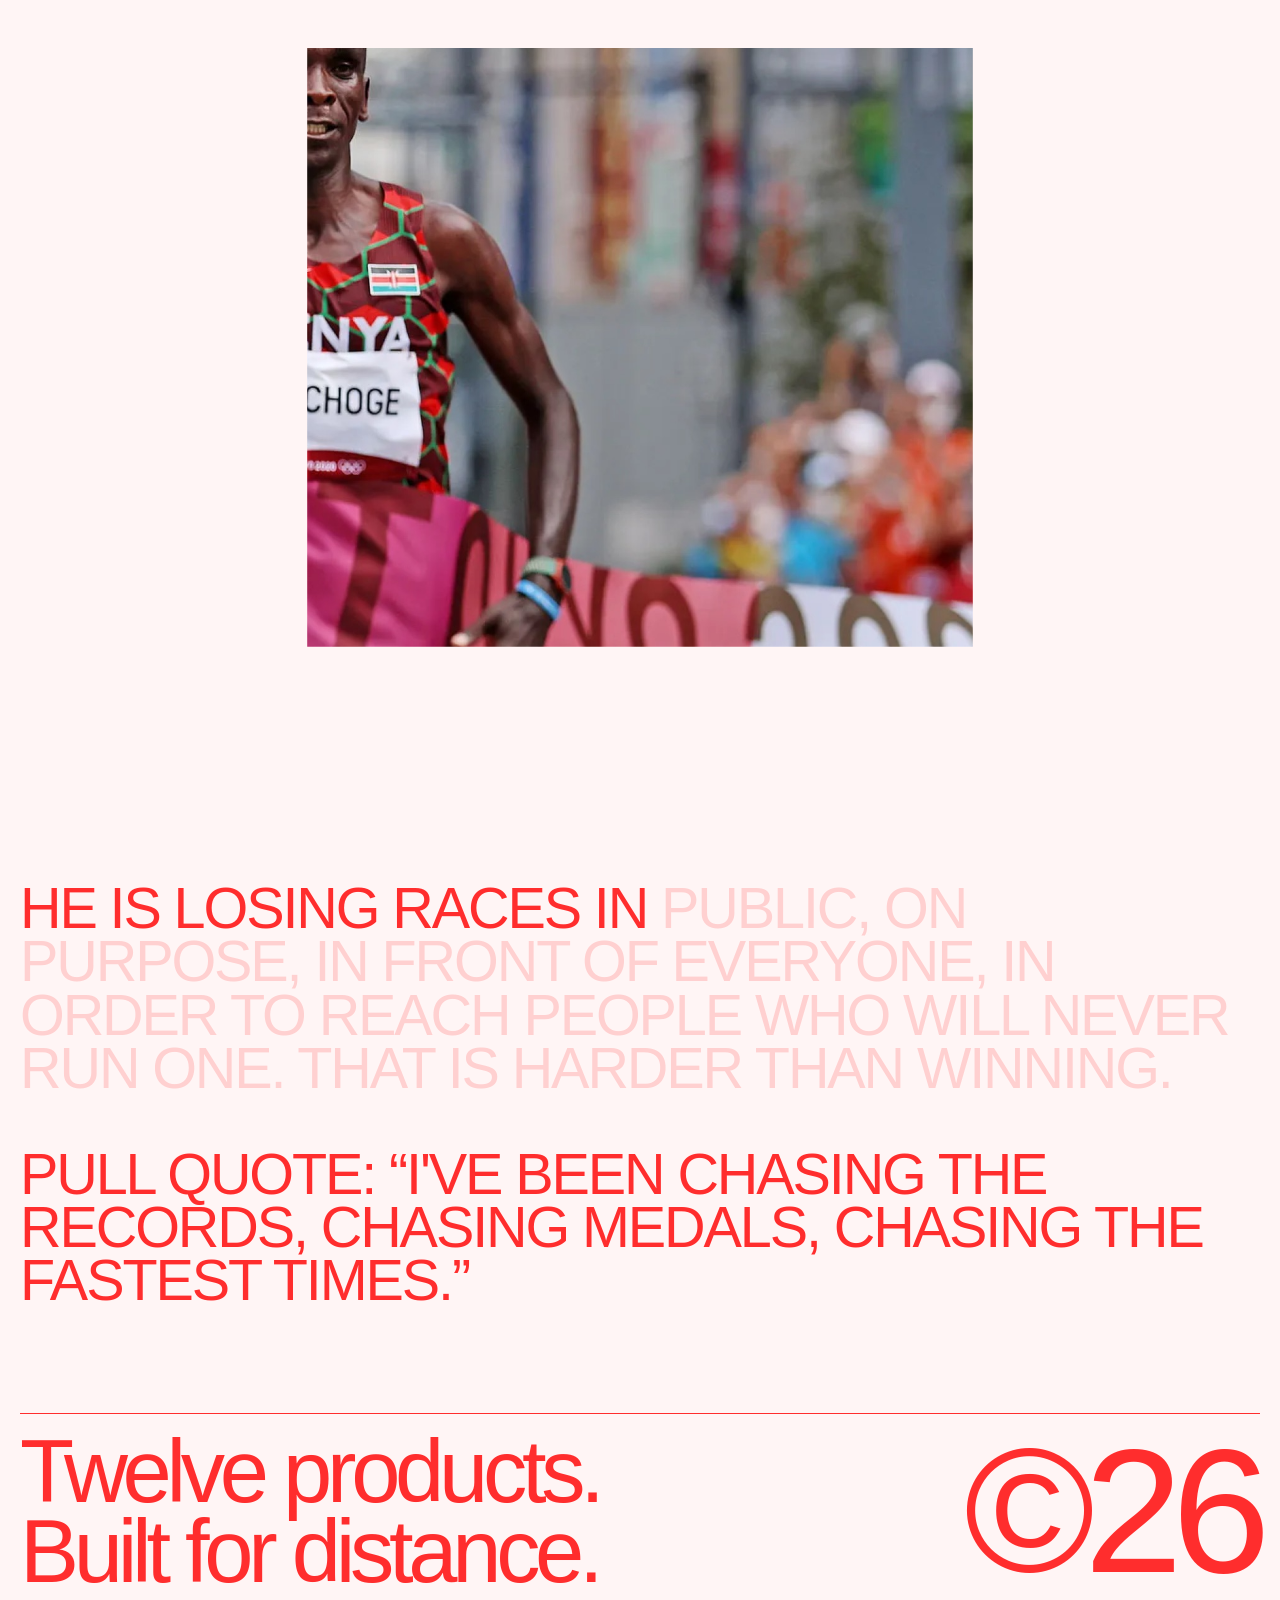
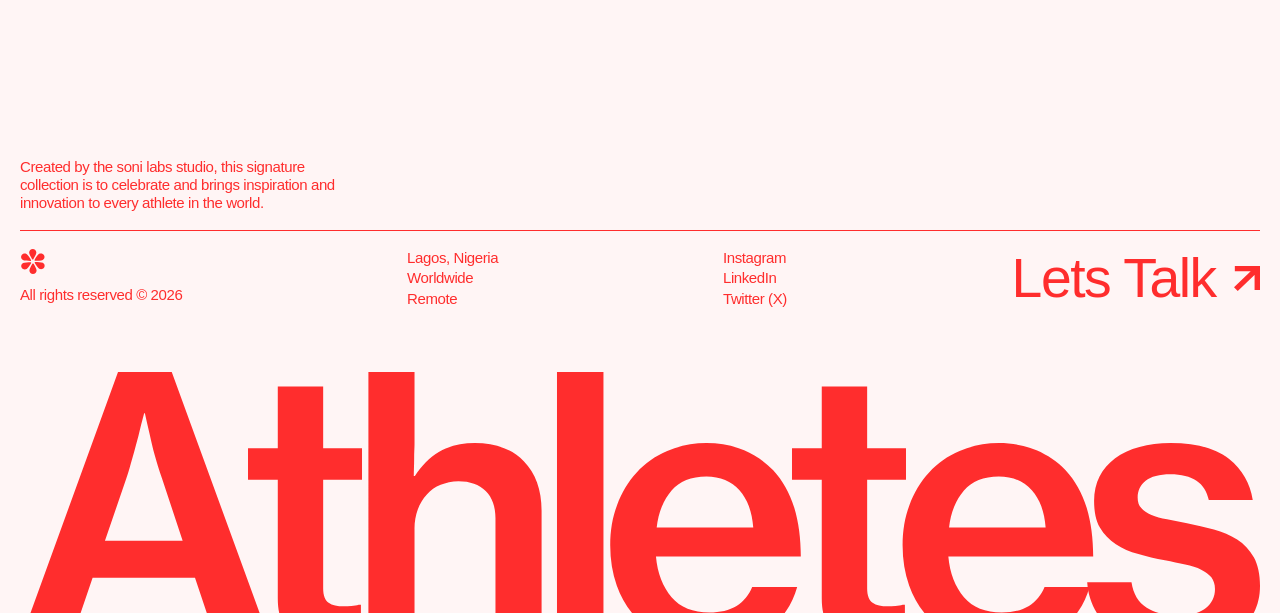
==== commit 836486f8: "fix: the athlete name no longer drops 52px after load Two faults, one visible symptom.  The hold's s" ====
--- a/athlete.html
+++ b/athlete.html
@@ -7,7 +7,7 @@
 <meta name="description" content="Kipchoge is the most decorated marathon runner in history and the only person to have covered the distance under two hours.">
 <meta name="theme-color" content="#fff5f5">
 <link rel="icon" href="assets/svg/logo-mark.svg" type="image/svg+xml">
-<link rel="stylesheet" href="styles.css?v=48">
+<link rel="stylesheet" href="styles.css?v=49">
 <script>
   /* Set before first paint so the hero never flashes its finished state. */
   if (!window.matchMedia('(prefers-reduced-motion: reduce)').matches) {
@@ -152,6 +152,6 @@
 <script src="assets/js/SplitText.min.js"></script>
 <script src="assets/js/ScrollTrigger.min.js"></script>
 <script src="assets/js/lenis.min.js"></script>
-<script src="script.js?v=48"></script>
+<script src="script.js?v=49"></script>
 </body>
 </html>
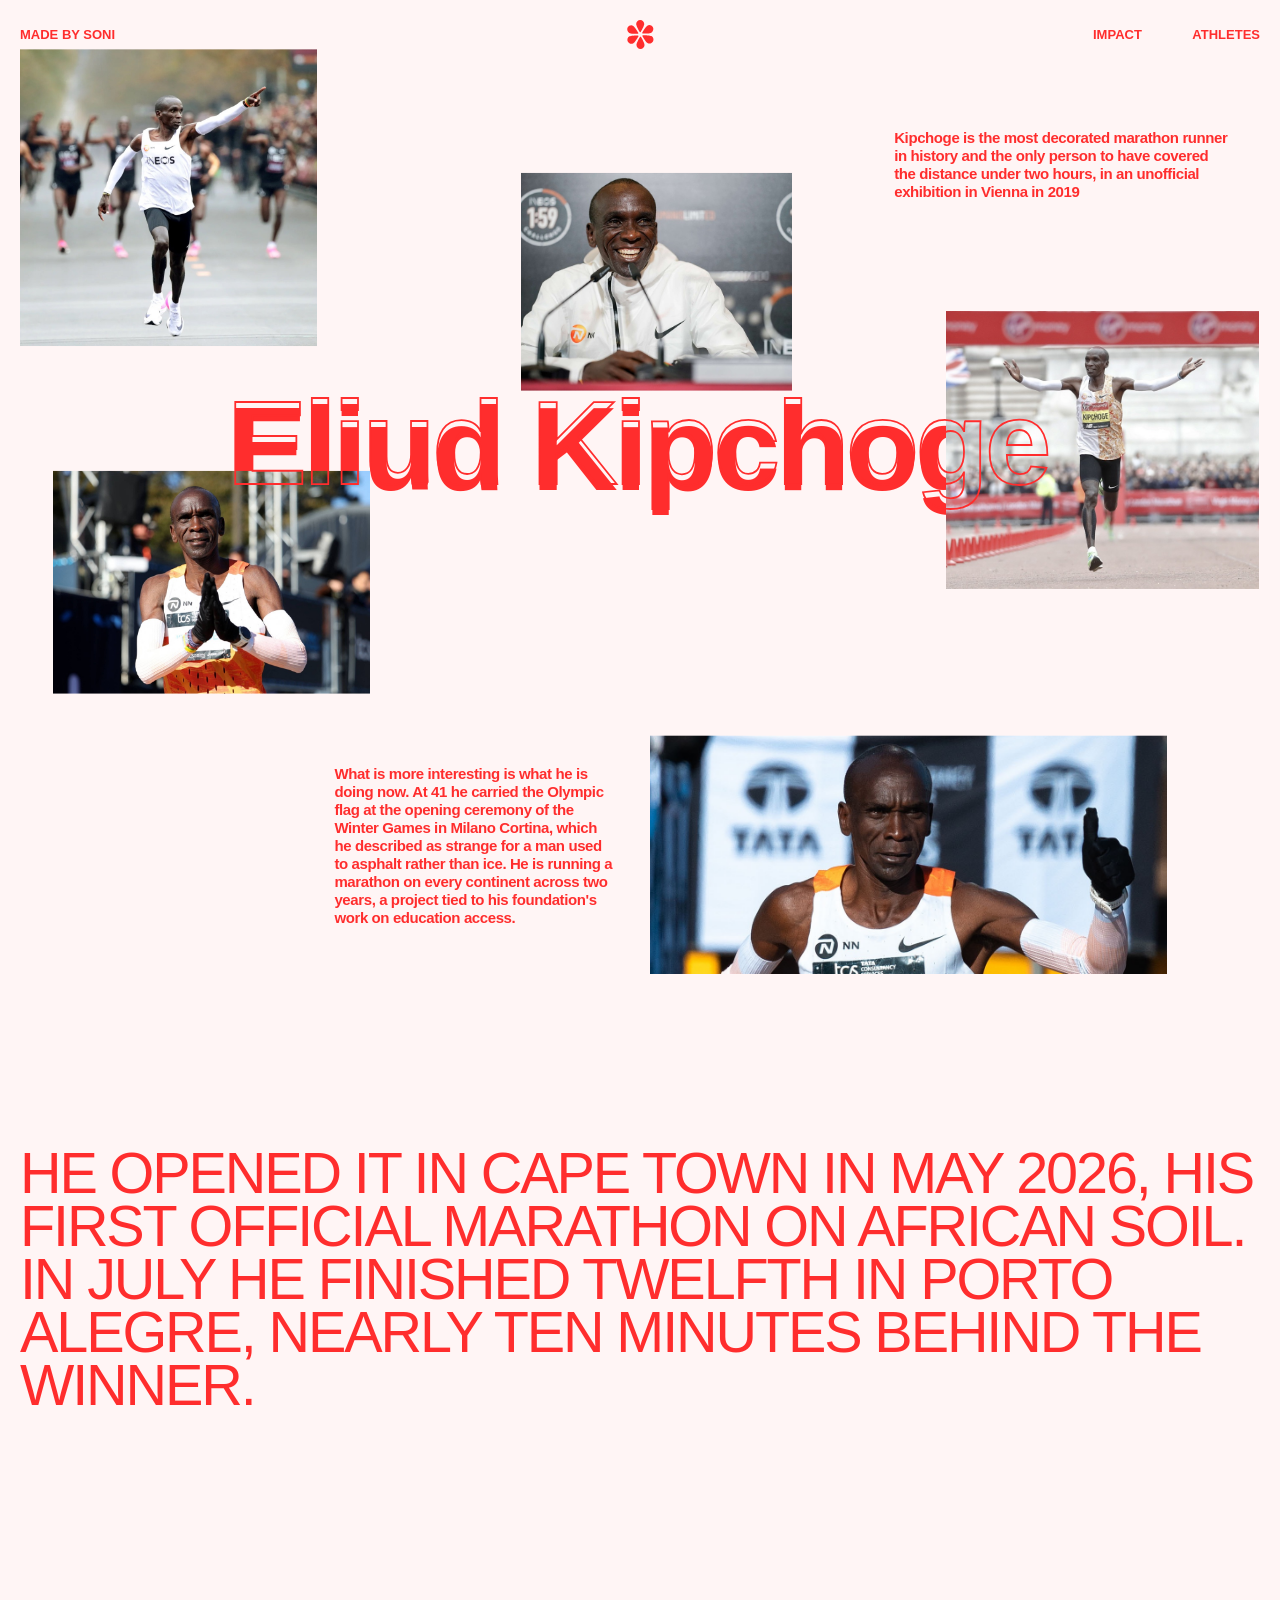
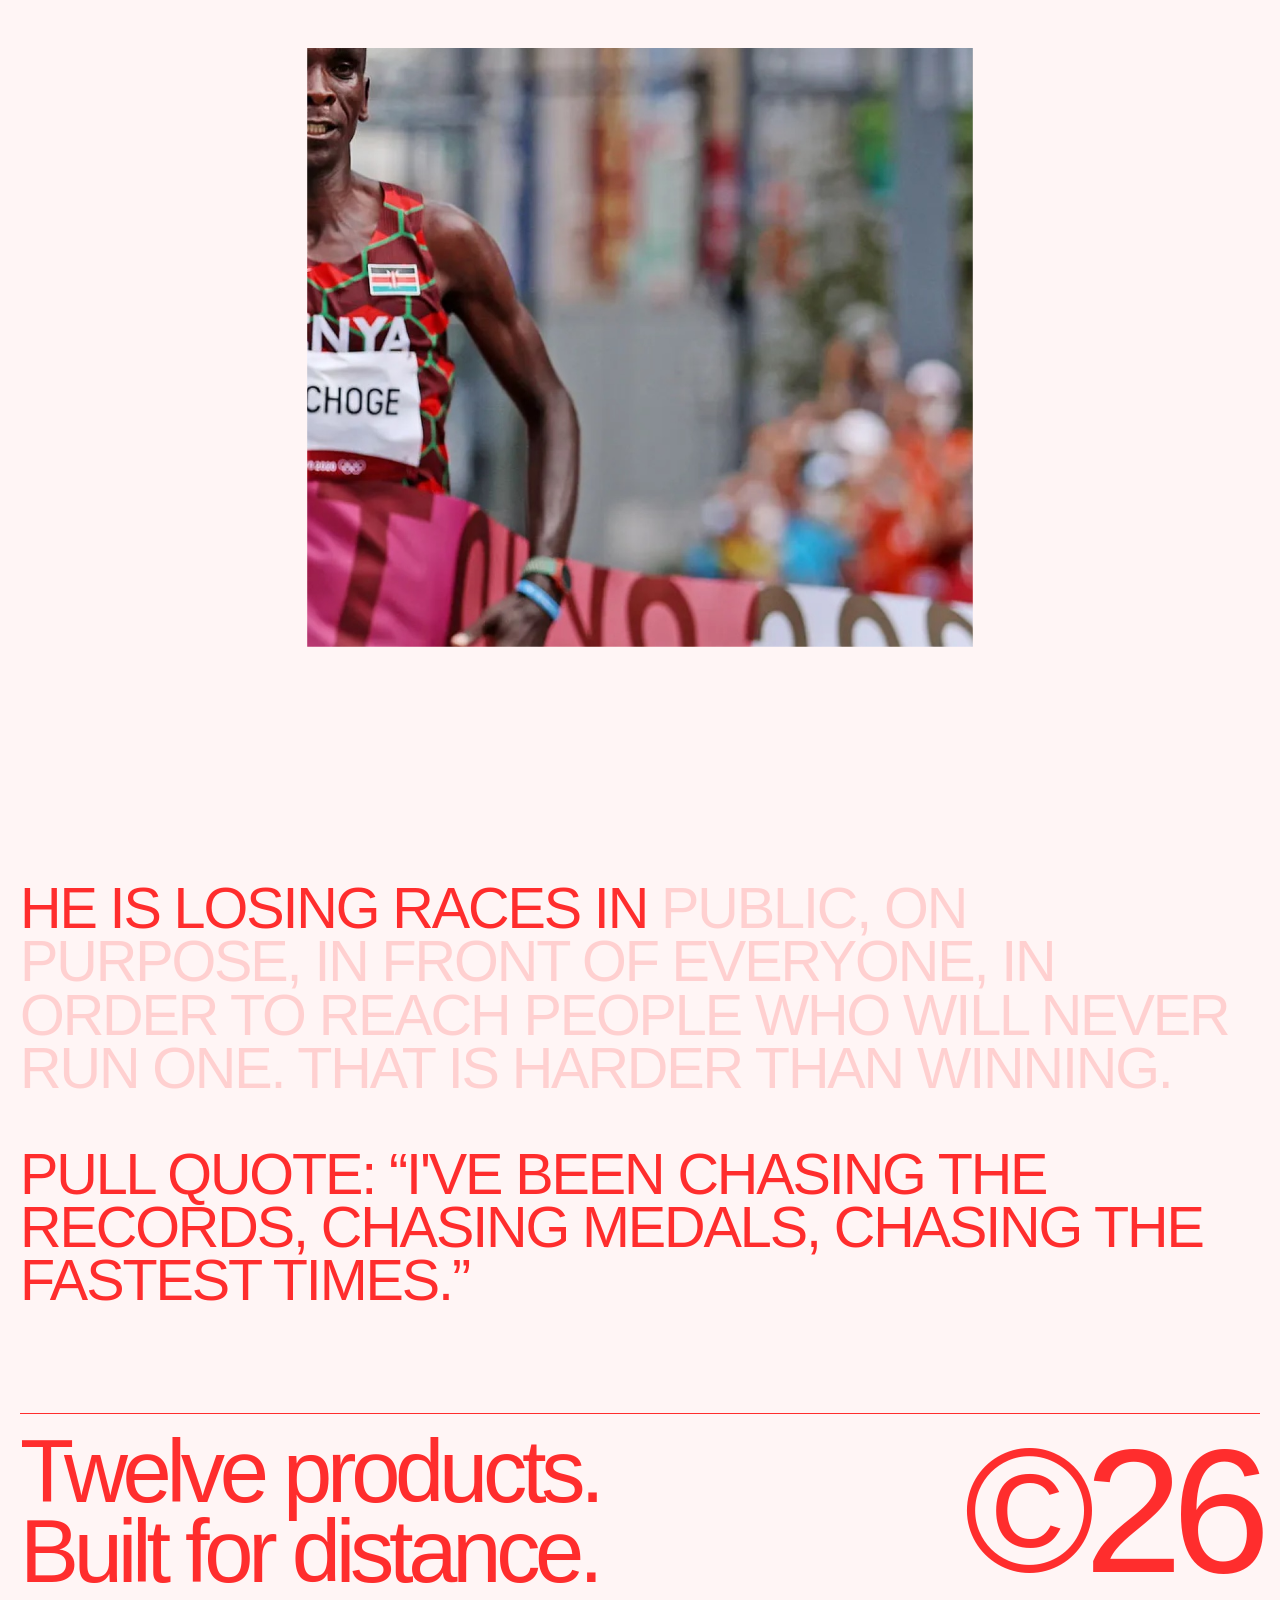
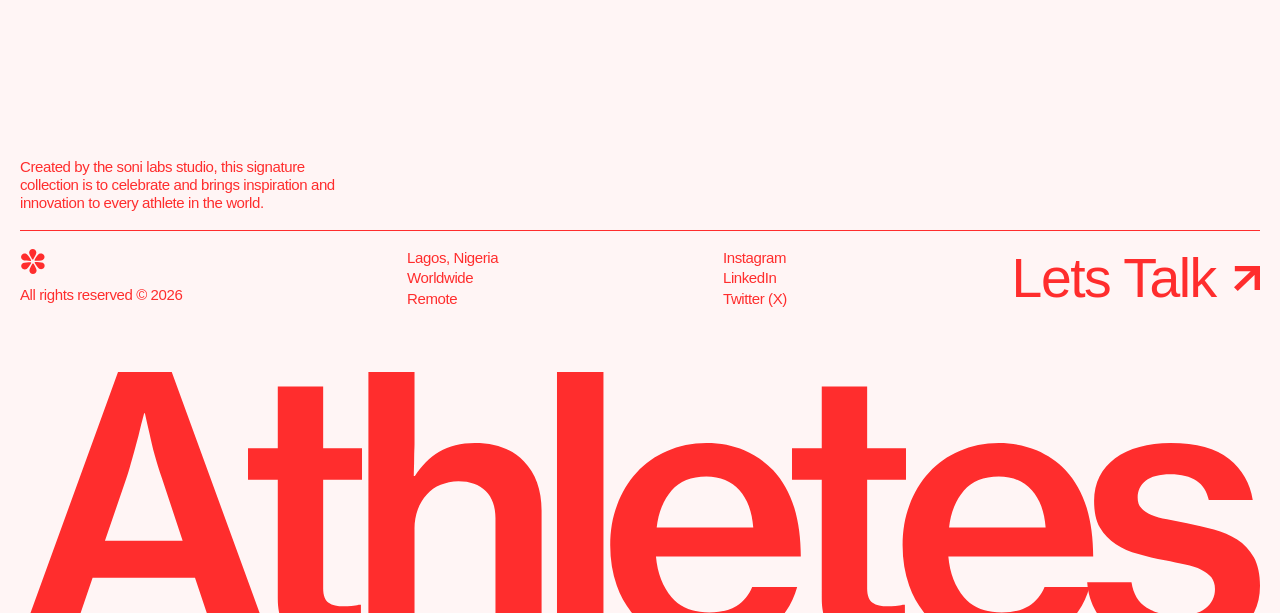
==== commit 99b116ad: "fix: hold the athlete name with CSS sticky, fade a sheet not the body The name hold has now been wri" ====
--- a/athlete.html
+++ b/athlete.html
@@ -7,7 +7,7 @@
 <meta name="description" content="Kipchoge is the most decorated marathon runner in history and the only person to have covered the distance under two hours.">
 <meta name="theme-color" content="#fff5f5">
 <link rel="icon" href="assets/svg/logo-mark.svg" type="image/svg+xml">
-<link rel="stylesheet" href="styles.css?v=49">
+<link rel="stylesheet" href="styles.css?v=51">
 <script>
   /* Set before first paint so the hero never flashes its finished state. */
   if (!window.matchMedia('(prefers-reduced-motion: reduce)').matches) {
@@ -21,6 +21,8 @@
 </script>
 </head>
 <body class="page-athlete">
+
+<div class="fade" aria-hidden="true"></div>
 
 <a class="skip-link" href="#story">Skip to the story</a>
 
@@ -46,7 +48,15 @@
     <div class="shell">
       <div class="scatter scatter--athlete" data-node-id="47:518">
 
-        <h1 class="ath__title" id="ath-title" data-anim data-node-id="42:363">Eliud Kipchoge</h1>
+        <!-- Each copy rides its own sticky track. Two tracks rather than one
+             shared wrapper because they sit on opposite sides of the
+             photography: the fill below it, the stroke above it. A single
+             wrapper would be one stacking context and the effect would be
+             lost. The tracks are geometrically identical, so the copies
+             cannot drift apart. -->
+        <div class="ath__track ath__track--under">
+          <h1 class="ath__title" id="ath-title" data-anim data-node-id="42:363">Eliud Kipchoge</h1>
+        </div>
 
         <div class="ath__collage">
           <figure class="ath__img" style="--l:0;--t:0;--w:335;--h:335" data-node-id="47:523">
@@ -76,7 +86,9 @@
 
         <!-- Same words again, stroke only. It sits above the photography, so the
              tail of the name reads as an outline wherever an image covers it. -->
-        <span class="ath__title ath__title--outline" aria-hidden="true" data-node-id="42:502">Eliud Kipchoge</span>
+        <div class="ath__track ath__track--over">
+          <span class="ath__title ath__title--outline" aria-hidden="true" data-node-id="42:502">Eliud Kipchoge</span>
+        </div>
 
       </div>
     </div>
@@ -152,6 +164,6 @@
 <script src="assets/js/SplitText.min.js"></script>
 <script src="assets/js/ScrollTrigger.min.js"></script>
 <script src="assets/js/lenis.min.js"></script>
-<script src="script.js?v=49"></script>
+<script src="script.js?v=51"></script>
 </body>
 </html>
--- a/styles.css
+++ b/styles.css
@@ -947,11 +947,37 @@
 }
 .ath__img:hover img { transform: scale(1.03); }
 
-.ath__title {
+/* The name holds in the middle of the screen while the photography scrolls
+   past it, then goes behind the section below.
+
+   This is `position: sticky`, not a scroll-driven tween, and that is the whole
+   point: there is nothing to measure, nothing to re-measure on refresh, and no
+   frame in which one copy has been updated and the other has not. Four
+   JavaScript versions of this hold each fixed one symptom and introduced
+   another — a 52px drop the moment the first refresh landed, an outline
+   slipping off its own fill, a shake from repeated re-measurement. A sticky
+   element cannot do any of those things.
+
+   The track is how far the name is allowed to hold. It runs from the name's
+   own position to the bottom of the collage plus the clearance under it, so
+   the name stays put until the statement below arrives over the top of it. */
+.ath__track {
   position: absolute;
   left: calc(234 * var(--u));
   top: calc(314 * var(--u));
-  z-index: 1;
+  height: calc(100% - (314 * var(--u)) + (82 * var(--u)) + 100px);
+  pointer-events: none;
+}
+
+/* Opposite sides of the photography, which sits at z-index 2. */
+.ath__track--under { z-index: 1; }
+.ath__track--over { z-index: 3; }
+
+.ath__title {
+  position: sticky;
+  /* Centred in the viewport. 0.63em is half a line at this line-height, so the
+     name holds on the middle of the screen rather than hanging from it. */
+  top: calc(50svh - 0.63em);
   margin: 0;
   font-weight: var(--w-bold);
   font-size: max(40px, calc(135 * var(--u)));
@@ -961,7 +987,6 @@
 }
 
 .ath__title--outline {
-  z-index: 3;
   color: transparent;
   -webkit-text-stroke: max(1px, calc(2 * var(--u))) var(--red);
   pointer-events: none;
@@ -1369,34 +1394,45 @@
 
 /* A fade, and nothing else.
 
-   The two halves are completely independent — there is no flag, no shared
-   state and no handoff between the documents. The leaving page fades itself
-   out to its own ground; the arriving page fades itself in from the same
-   ground, with a plain CSS animation that needs no script and always
-   completes. Nothing can be left half-done, and a direct visit gets exactly
-   the same gentle arrival as a click-through.
+   It fades one fixed, full-screen sheet of the page's own ground — never the
+   `body`. Fading the body means compositing the whole 5,000px document every
+   frame, which is exactly the sort of thing that turns a 280ms fade into a
+   stutter; and `opacity` below 1 on the body makes it the containing block for
+   `position: fixed`, so the nav and the cursor would come unstuck from the
+   viewport for the duration. One small layer costs nothing and moves nothing.
+
+   The two halves are completely independent — no flag, no shared state, no
+   handoff between documents. The leaving page fades the sheet in over its own
+   content; the arriving page fades the same sheet back out, with a CSS
+   animation that needs no script and always completes. Nothing can be left
+   half-done, and a direct visit gets the same arrival as a click-through.
 
    Because both pages share `--bg`, the ground never changes across the
-   navigation: content dissolves out, the ground holds, content dissolves in.
-
-   `both` keeps opacity at 0 through the animation's fill phase, so there is
-   no frame of fully-drawn page before it starts. */
+   navigation: content dissolves out, the ground holds, content dissolves in. */
+.fade {
+  position: fixed;
+  inset: 0;
+  z-index: 250;
+  background: var(--bg);
+  pointer-events: none;
+  opacity: 0;
+}
+
 @media (prefers-reduced-motion: no-preference) {
-  body { animation: page-in 320ms var(--ease) both; }
+  /* Every load starts with the sheet over the page and clears it. `both` holds
+     opacity at 1 through the fill phase, so there is no frame of bare page
+     before it starts. */
+  .fade { animation: page-in 320ms var(--ease) both; }
 
   @keyframes page-in {
-    from { opacity: 0; }
-    to   { opacity: 1; }
-  }
-
-  /* Set by the click handler, which fades the page out and then navigates.
-     Nothing behind it should move while it goes.
-
-     `animation: none` is load-bearing. A CSS animation wins over an inline
-     style in the cascade, so with `page-in` still filling at opacity 1 the
-     script's fade was written and then ignored — the page simply never faded.
-     Cancelling the arrival animation hands the property back. */
-  .is-leaving body { animation: none; }
+    from { opacity: 1; }
+    to   { opacity: 0; }
+  }
+
+  /* `animation: none` is load-bearing. A CSS animation beats an inline style
+     in the cascade, so with `page-in` still filling at opacity 0 the script's
+     fade was written and then ignored — the page simply never faded. */
+  .is-leaving .fade { animation: none; }
 
   .is-leaving,
   .is-leaving body { overflow: hidden; }
